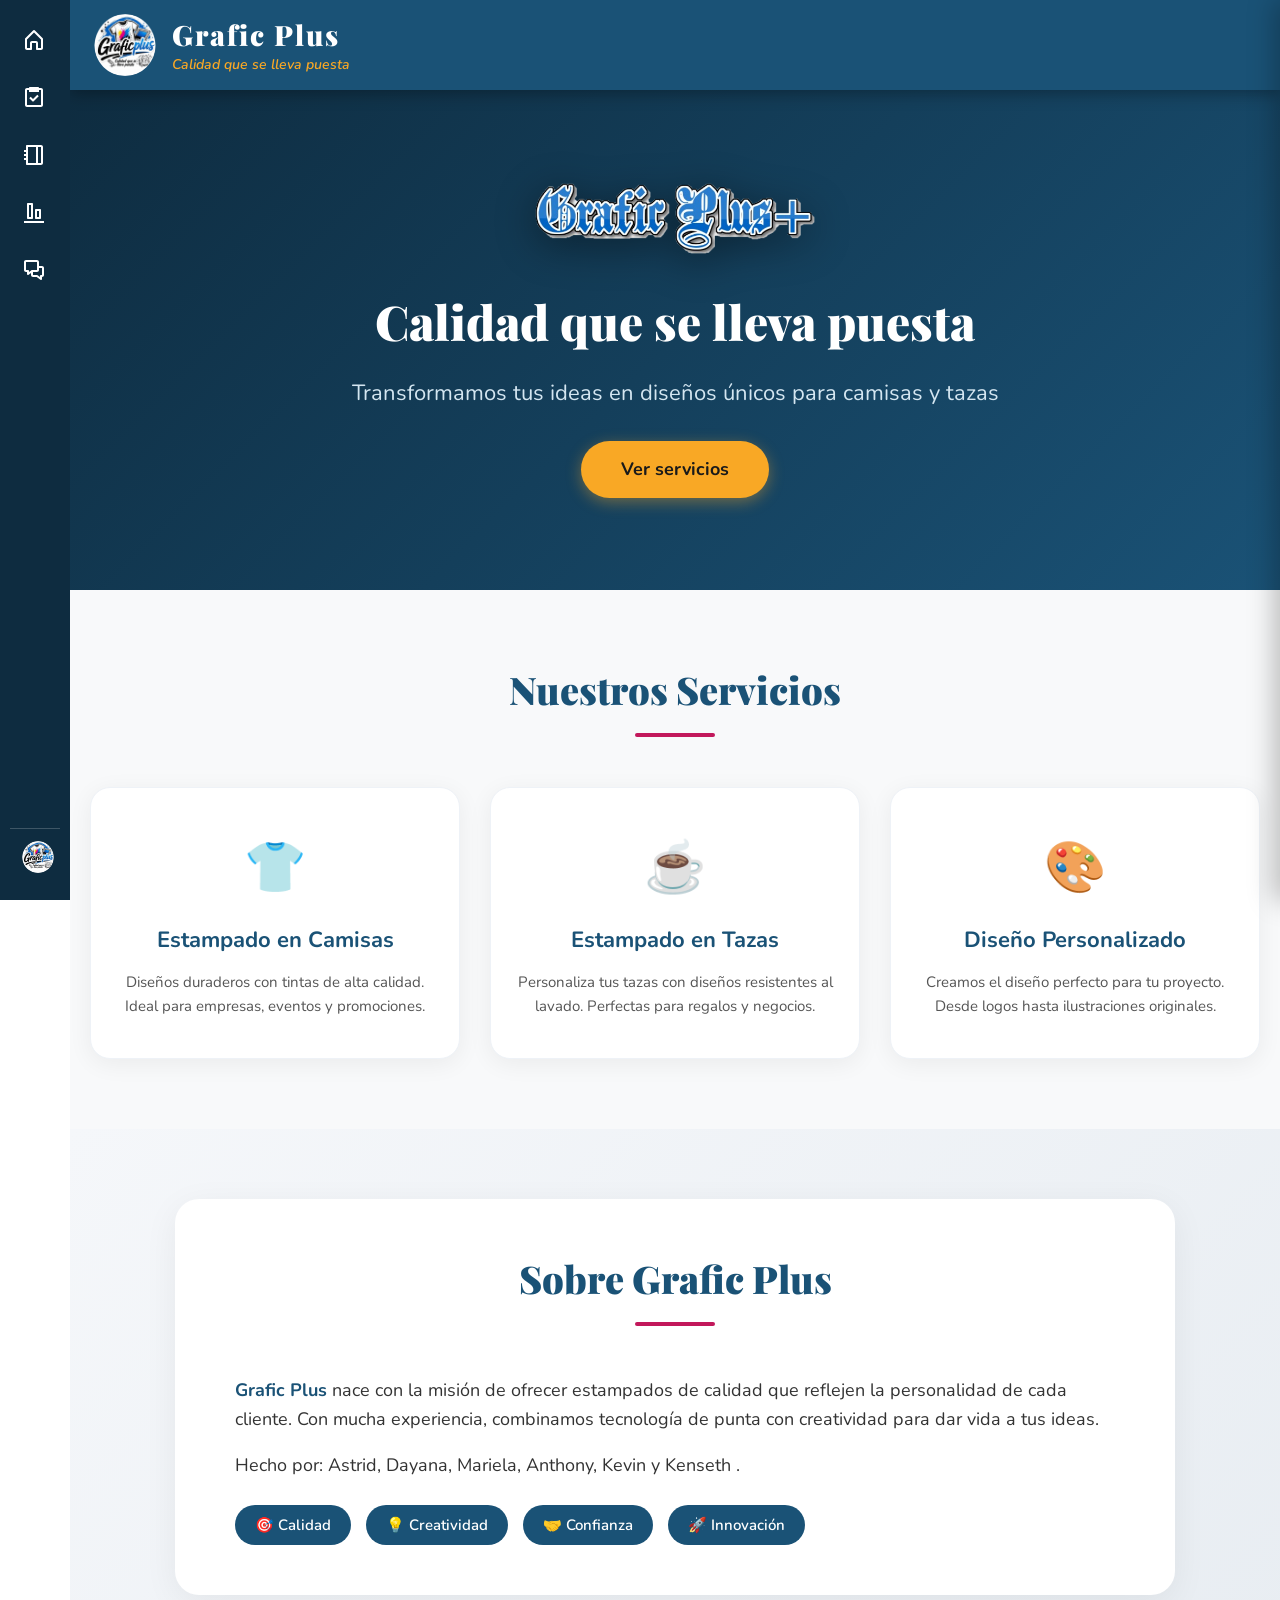
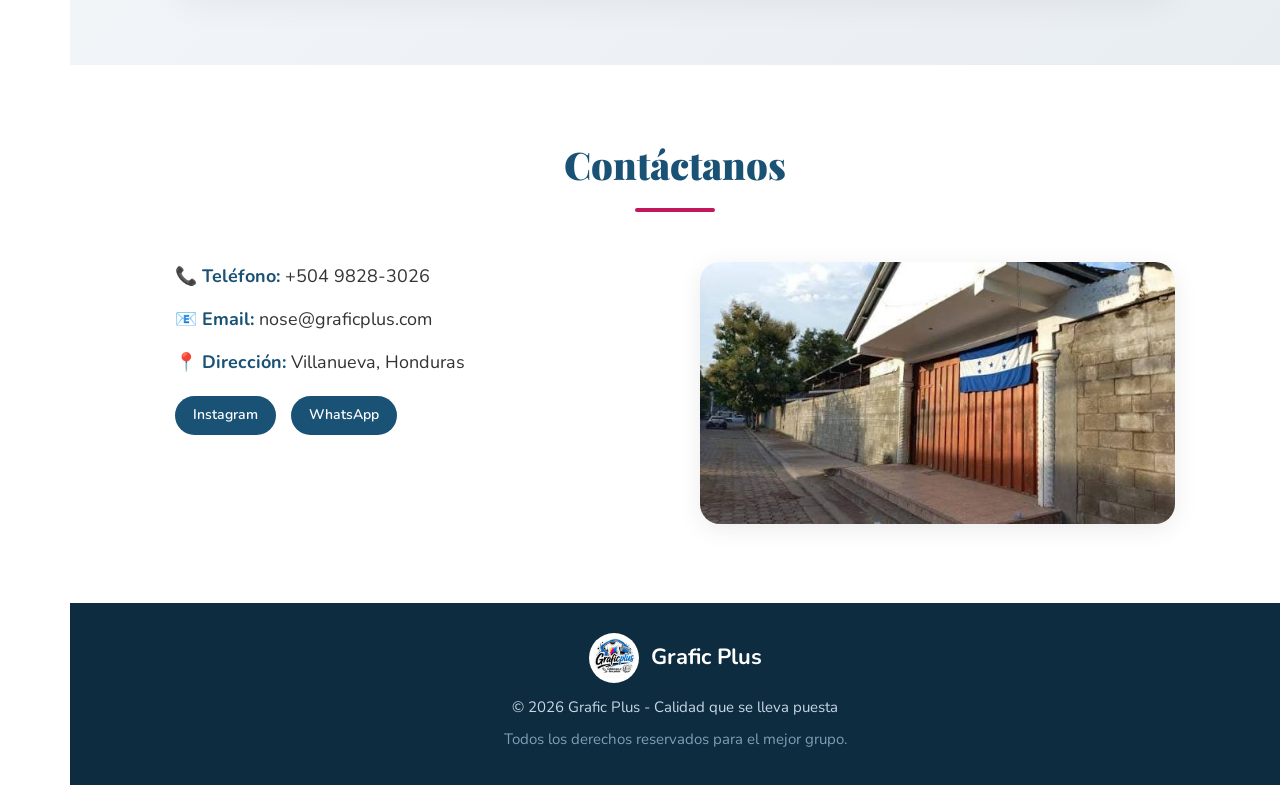
==== index.html @ 7d942d36 "77" ====
<!DOCTYPE html>
<html lang="es">
<head>
    <meta charset="UTF-8">
    <meta name="viewport" content="width=device-width, initial-scale=1.0">
    <title>Grafic Plus - Estampados de Calidad</title>
    <link rel="stylesheet" href="estilos.css">
    <link href="https://fonts.googleapis.com/css2?family=Playfair+Display:wght@700;900&family=Nunito:wght@400;600;700&display=swap" rel="stylesheet">
    <link rel="icon" href="imagenes/Logos/logoG.png">
</head>
<body>

    <!-- ====== SIDEBAR ====== -->
    <aside class="sidebar">
        <ul class="sidebar__list">

           
            <li class="sidebar__element">
                <a href="#inicio">
                    <svg xmlns="http://www.w3.org/2000/svg" width="24" height="24" fill="currentColor" viewBox="0 0 24 24">
                        <path d="M12.71 2.29a.996.996 0 0 0-1.41 0l-8.01 8A1 1 0 0 0 3 11v9c0 1.1.9 2 2 2h4c.55 0 1-.45 1-1v-6h4v6c0 .55.45 1 1 1h4c1.1 0 2-.9 2-2v-9c0-.27-.11-.52-.29-.71zM16 20v-5c0-1.1-.9-2-2-2h-4c-1.1 0-2 .9-2 2v5H5v-8.59l7-7 7 7V20z"></path>
                    </svg>
                    <div class="sidebar__hide">
                        <p class="sidebar__text">Inicio</p>
                    </div>
                </a>
            </li>

            <li class="sidebar__element">
                <a href="#servicios">
                    <svg xmlns="http://www.w3.org/2000/svg" width="24" height="24" fill="currentColor" viewBox="0 0 24 24">
                        <path d="M19 3h-2c0-.55-.45-1-1-1H8c-.55 0-1 .45-1 1H5c-1.1 0-2 .9-2 2v15c0 1.1.9 2 2 2h14c1.1 0 2-.9 2-2V5c0-1.1-.9-2-2-2m0 17H5V5h2v2h10V5h2z"></path>
                        <path d="M11 14.09 8.71 11.8 7.3 13.21l3 3c.2.2.45.29.71.29s.51-.1.71-.29l5-5-1.41-1.41-4.29 4.29Z"></path>
                    </svg>
                    <div class="sidebar__hide">
                        <p class="sidebar__text">Servicios</p>
                    </div>
                </a>
            </li>

            <li class="sidebar__element">
                <a href="index2.html">
                    <svg xmlns="http://www.w3.org/2000/svg" width="24" height="24" fill="currentColor" viewBox="0 0 24 24">
                        <path d="M19 2H5c-.55 0-1 .45-1 1v4H2v2h2v2H2v2h2v2H2v2h2v4c0 .55.45 1 1 1h14c1.1 0 2-.9 2-2V4c0-1.1-.9-2-2-2M6 4h8v16H6zm13 16h-3V4h3z"></path>
                    </svg>
                    <div class="sidebar__hide">
                        <p class="sidebar__text">Productos</p>
                    </div>
                </a>
            </li>

            <li class="sidebar__element">
                <a href="#nosotros">
                    <svg xmlns="http://www.w3.org/2000/svg" width="24" height="24" fill="currentColor" viewBox="0 0 24 24">
                        <path d="M2 20h20v2H2zM18 8h-4c-.55 0-1 .45-1 1v8c0 .55.45 1 1 1h4c.55 0 1-.45 1-1V9c0-.55-.45-1-1-1m-1 8h-2v-6h2zM10 2H6c-.55 0-1 .45-1 1v14c0 .55.45 1 1 1h4c.55 0 1-.45 1-1V3c0-.55-.45-1-1-1M9 16H7V4h2z"></path>
                    </svg>
                    <div class="sidebar__hide">
                        <p class="sidebar__text">Nosotros</p>
                    </div>
                </a>
            </li>

            <li class="sidebar__element">
                <a href="#contacto">
                    <svg xmlns="http://www.w3.org/2000/svg" width="24" height="24" fill="currentColor" viewBox="0 0 24 24">
                        <path d="M20 8h-3V4c0-1.1-.9-2-2-2H4c-1.1 0-2 .9-2 2v8c0 1.1.9 2 2 2h1v2c0 .38.21.72.55.89.14.07.29.11.45.11.21 0 .42-.07.6-.2L9 15v2c0 1.1.9 2 2 2h3.67l3.73 2.8c.18.13.39.2.6.2.15 0 .31-.04.45-.11A1 1 0 0 0 20 21v-2c1.1 0 2-.9 2-2v-7c0-1.1-.9-2-2-2M6 12H4V4h11v8h-5c-.12 0-.24.03-.35.07-.04.02-.07.04-.11.06-.05.02-.09.04-.14.07L7 14v-1c0-.55-.45-1-1-1m14 5h-1c-.55 0-1 .45-1 1v1l-2.4-1.8a1 1 0 0 0-.6-.2h-4v-3h4c1.1 0 2-.9 2-2v-2h3z"></path>
                    </svg>
                    <div class="sidebar__hide">
                        <p class="sidebar__text">Contacto</p>
                    </div>
                </a>
            </li>

            <div class="sidebar__profile">
                <img src="imagenes/Logos/logoG.png" alt="Grafic Plus" class="sidebar__avatar">
                <div class="sidebar__user-info sidebar__hide">
                    <p class="sidebar__user-name">Grafic Plus</p>
                </div>
            </div>
        </ul>
    </aside>

    <!-- ====== HEADER / NAVEGACIÓN ====== -->
    <header class="header">
        <div class="header-contenido">
            <div class="logo">
                <img src="imagenes/Logos/logoG.png" alt="Logo Grafic Plus" width="70" height="70">
                <div class="logo-texto">
                    <h1>Grafic Plus</h1>
                    <span class="lema">Calidad que se lleva puesta</span>
                </div>
            </div>
            <nav class="navegacion">
                <ul>
                    <li><a href="#inicio">Inicio</a></li>
                    <li><a href="#servicios">Servicios</a></li>
                    <li><a href="index2.html">Productos</a></li>
                    <li><a href="#nosotros">Nosotros</a></li>
                    <li><a href="#contacto">Contacto</a></li>
                </ul>
            </nav>
        </div>
    </header>

    <!-- ====== SECCIÓN HERO ====== -->
    <section class="hero" id="inicio">
        <div class="hero-contenido">
            <img src="imagenes/Logos/rott.png" alt="Grafic Plus" class="hero-logo">
            <h2>Calidad que se lleva puesta</h2>
            <p>Transformamos tus ideas en diseños únicos para camisas y tazas</p>
            <a href="#servicios" class="btn-hero">Ver servicios</a>
        </div>
    </section>

    <!-- ====== SERVICIOS ====== -->
    <section class="servicios" id="servicios">
        <h2 class="titulo-seccion">Nuestros Servicios</h2>
        <div class="tarjetas-servicios">
            <div class="tarjeta-servicio">
                <div class="icono-servicio">👕</div>
                <h3>Estampado en Camisas</h3>
                <p>Diseños duraderos con tintas de alta calidad. Ideal para empresas, eventos y promociones.</p>
            </div>
            <div class="tarjeta-servicio">
                <div class="icono-servicio">☕</div>
                <h3>Estampado en Tazas</h3>
                <p>Personaliza tus tazas con diseños resistentes al lavado. Perfectas para regalos y negocios.</p>
            </div>
            <div class="tarjeta-servicio">
                <div class="icono-servicio">🎨</div>
                <h3>Diseño Personalizado</h3>
                <p>Creamos el diseño perfecto para tu proyecto. Desde logos hasta ilustraciones originales.</p>
            </div>
        </div>
    </section>


    <!-- ====== NOSOTROS ====== -->
    <section class="nosotros" id="nosotros">
        <div class="nosotros-contenido">
            <h2 class="titulo-seccion">Sobre Grafic Plus</h2>
            <div class="nosotros-texto">
                <p><strong>Grafic Plus</strong> nace con la misión de ofrecer estampados de calidad que reflejen la personalidad de cada cliente. Con mucha experiencia, combinamos tecnología de punta con creatividad para dar vida a tus ideas.</p>
                <p>Hecho por: Astrid, Dayana, Mariela, Anthony, Kevin y Kenseth .</p>
                <div class="valores">
                    <span>🎯 Calidad</span>
                    <span>💡 Creatividad</span>
                    <span>🤝 Confianza</span>
                    <span>🚀 Innovación</span>
                </div>
            </div>
        </div>
    </section>

 <!-- ====== CONTACTO ====== -->
<section class="contacto" id="contacto">
    <h2 class="titulo-seccion">Contáctanos</h2>
    <div class="contacto-contenido">
        <div class="contacto-info">
            <p><strong>📞 Teléfono:</strong> +504 9828-3026</p>
            <p><strong>📧 Email:</strong> nose@graficplus.com</p>
            <p><strong>📍 Dirección:</strong> Villanueva, Honduras</p>
            <div class="redes-sociales">
                <a href="https://www.instagram.com/funez_js?">Instagram</a>
                <a href="https://wa.me/50498283026" target="_blank" rel="noopener">WhatsApp</a>
            </div>
        </div>
        
        <div class="contacto-imagen">
            <img src="imagenes/Contacto.jpg" alt="Contacto" style="width:100%; border-radius:20px; box-shadow:0 5px 25px rgba(0,0,0,0.08);">
        </div>
    </div>
</section>
    <!-- FOOTER -->
    <footer class="footer">
        <div class="footer-contenido">
            <div class="footer-logo">
                <img src="imagenes/Logos/logoG.png" alt="Grafic Plus" width="50">
                <span>Grafic Plus</span>
            </div>
            <p>&copy; 2026 Grafic Plus - Calidad que se lleva puesta</p>
            <p class="footer-desarrollo">Todos los derechos reservados para el mejor grupo.</p>
        </div>
    </footer>

    <!-- PANEL LATERAL -->
    <div class="panel-overlay" id="panelOverlay" hidden></div>

    <aside class="panel-cotizacion" id="panelCotizacion" aria-labelledby="panelTitulo" aria-hidden="true">
        <div class="panel-encabezado">
            <h3 id="panelTitulo">Solicitar cotización</h3>
            <button class="panel-cerrar" id="panelCerrar" aria-label="Cerrar panel">&times;</button>
        </div>

        <div class="panel-producto">
            <span class="panel-producto-nombre" id="panelProducto">—</span>
            <span class="panel-producto-precio" id="panelPrecio"></span>
        </div>

        <form class="panel-form" id="panelForm">
            <label for="cotNombre">Tu nombre</label>
            <input type="text" id="cotNombre" name="nombre" placeholder="Nombre completo" required>

            <label for="cotContacto">Teléfono o correo</label>
            <input type="text" id="cotContacto" name="contacto" placeholder="+504 9828-3026" required>

            <label for="cotCantidad">Cantidad</label>
            <input type="number" id="cotCantidad" name="cantidad" value="1" min="1" required>

            <label for="cotDetalles">Detalles del diseño</label>
            <textarea id="cotDetalles" name="detalles" rows="4" placeholder="Colores, tallas, logo, fecha de entrega..."></textarea>

            <button type="submit" class="btn-panel-enviar">Enviar por WhatsApp</button>
            <p class="panel-nota">Se abrirá WhatsApp con tu solicitud lista para enviar.</p>
        </form>
    </aside>


    
   


    
</body>
</html>
---- estilos.css ----
/* ===== RESET Y BASE ===== */
* {
    margin: 0;
    padding: 0;
    box-sizing: border-box;
}

body {
    font-family: 'Nunito', 'Plus Jakarta Sans', sans-serif;
    background-color: #ffffff;
    color: #1a1a1a;
    line-height: 1.6;
}

a {
    text-decoration: none;
    color: inherit;
}

ul {
    list-style: none;
}

/* ===== PALETA DE COLORES ===== */
:root {
    --negro: #1a1a1a;
    --blanco: #ffffff;
    --azul-principal: #1A5276;      /* Azul del logo */
    --azul-oscuro: #0E2C40;
    --magenta: #C2185B;             /* Fucsia/Magenta */
    --amarillo: #F9A825;            /* Amarillo */
}

/* ===== HEADER ===== */
.header {
    background-color: var(--azul-principal);
    padding: 10px 20px;
    position: sticky;
    top: 0;
    z-index: 1000;
    box-shadow: 0 4px 15px rgba(0,0,0,0.3);
}

.header-contenido {
    max-width: 1200px;
    margin: 0 auto;
    display: flex;
    justify-content: space-between;
    align-items: center;
    flex-wrap: wrap;
}

.logo {
    display: flex;
    align-items: center;
    gap: 12px;
}

.logo img {
    border-radius: 50%;
    padding: 4px;
}

.logo-texto h1 {
    font-family: 'Playfair Display', serif;
    font-size: 28px;
    font-weight: 900;
    color: var(--blanco);
    letter-spacing: 2px;
}

.lema {
    font-size: 14px;
    color: var(--amarillo);
    font-weight: 600;
    display: block;
    margin-top: -4px;
    font-style: italic;
}

.navegacion ul {
    display: flex;
    gap: 20px;
}

.navegacion a {
    color: var(--blanco);
    font-weight: 600;
    font-size: 16px;
    padding: 8px 14px;
    border-radius: 30px;
    transition: all 0.3s ease;
}

.navegacion a:hover {
    background-color: var(--amarillo);
    color: var(--negro);
    transform: scale(1.05);
}

/* ===== HERO ===== */
.hero {
    background: linear-gradient(135deg, var(--azul-oscuro) 0%, var(--azul-principal) 100%);
    padding: 80px 20px;
    text-align: center;
    color: var(--blanco);
    min-height: 500px;
    display: flex;
    align-items: center;
    justify-content: center;
}

.hero-contenido {
    max-width: 800px;
}

.hero-logo {
    max-width: 280px;
    margin-bottom: 20px;
    filter: drop-shadow(0 8px 20px rgba(0,0,0,0.4));
    display: inline-block;
}

.hero h2 {
    font-family: 'Playfair Display', serif;
    font-size: 48px;
    font-weight: 900;
    margin-bottom: 16px;
    color: var(--blanco);
}

.hero p {
    font-size: 22px;
    color: #d4e6f1;
    margin-bottom: 30px;
}

.btn-hero {
    display: inline-block;
    background: var(--amarillo);
    color: var(--negro);
    padding: 14px 40px;
    border-radius: 50px;
    font-weight: 700;
    font-size: 18px;
    transition: all 0.3s ease;
    box-shadow: 0 4px 15px rgba(249, 168, 37, 0.4);
}

.btn-hero:hover {
    transform: translateY(-3px);
    box-shadow: 0 8px 25px rgba(249, 168, 37, 0.6);
    background: #fbc02d;
}

/* ===== SECCIONES GENERALES ===== */
.titulo-seccion {
    text-align: center;
    font-family: 'Playfair Display', serif;
    font-size: 38px;
    font-weight: 900;
    color: var(--azul-principal);
    margin-bottom: 50px;
    position: relative;
}

.titulo-seccion::after {
    content: '';
    display: block;
    width: 80px;
    height: 4px;
    background: var(--magenta);
    margin: 12px auto 0;
    border-radius: 4px;
}

/* ===== SERVICIOS ===== */
.servicios {
    padding: 70px 20px;
    background: #f8f9fa;
}

.tarjetas-servicios {
    max-width: 1200px;
    margin: 0 auto;
    display: grid;
    grid-template-columns: repeat(auto-fit, minmax(260px, 1fr));
    gap: 30px;
}

.tarjeta-servicio {
    background: var(--blanco);
    padding: 40px 25px;
    border-radius: 20px;
    text-align: center;
    box-shadow: 0 5px 25px rgba(0,0,0,0.06);
    transition: all 0.3s ease;
    border: 1px solid #eef2f7;
}

.tarjeta-servicio:hover {
    transform: translateY(-8px);
    box-shadow: 0 12px 40px rgba(26, 82, 118, 0.15);
    border-color: var(--azul-principal);
}

.icono-servicio {
    font-size: 50px;
    margin-bottom: 15px;
}

.tarjeta-servicio h3 {
    font-size: 22px;
    color: var(--azul-principal);
    margin-bottom: 12px;
}

.tarjeta-servicio p {
    color: #555;
    font-size: 15px;
}

/* ===== PRODUCTOS ===== */
.productos {
    padding: 70px 20px;
    background: var(--blanco);
}

.galeria-productos {
    max-width: 1200px;
    margin: 0 auto;
    display: grid;
    grid-template-columns: repeat(auto-fit, minmax(260px, 1fr));
    gap: 30px;
}

.tarjeta-producto {
    background: var(--blanco);
    border-radius: 16px;
    overflow: hidden;
    box-shadow: 0 5px 20px rgba(0,0,0,0.08);
    transition: all 0.3s ease;
    border: 1px solid #eef2f7;
}

.tarjeta-producto:hover {
    transform: translateY(-6px);
    box-shadow: 0 12px 40px rgba(0,0,0,0.12);
    border-color: var(--magenta);
}

.producto-imagen img {
    width: 100%;
    height: 200px;
    object-fit: cover;
    display: block;
}

.producto-info {
    padding: 18px 20px 22px;
}

.producto-info h4 {
    font-size: 18px;
    color: var(--azul-principal);
    margin-bottom: 6px;
}

.producto-info p {
    color: #666;
    font-size: 14px;
    margin-bottom: 12px;
}

.precio {
    display: inline-block;
    font-weight: 700;
    font-size: 20px;
    color: var(--magenta);
    margin-bottom: 14px;
}

.btn-producto {
    background: var(--azul-principal);
    color: var(--blanco);
    border: none;
    padding: 10px 28px;
    border-radius: 30px;
    font-weight: 600;
    font-size: 15px;
    cursor: pointer;
    transition: all 0.3s ease;
    width: 100%;
}

.btn-producto:hover {
    background: var(--magenta);
    transform: scale(1.02);
}

/* ===== NOSOTROS ===== */
.nosotros {
    padding: 70px 20px;
    background: linear-gradient(135deg, #f5f7fa 0%, #e8edf2 100%);
}

.nosotros-contenido {
    max-width: 1000px;
    margin: 0 auto;
    background: var(--blanco);
    padding: 50px 60px;
    border-radius: 24px;
    box-shadow: 0 8px 35px rgba(0,0,0,0.06);
}

.nosotros-texto p {
    font-size: 18px;
    color: #333;
    margin-bottom: 18px;
}

.nosotros-texto strong {
    color: var(--azul-principal);
}

.valores {
    display: flex;
    flex-wrap: wrap;
    gap: 15px;
    margin-top: 25px;
}

.valores span {
    background: var(--azul-principal);
    color: var(--blanco);
    padding: 8px 20px;
    border-radius: 30px;
    font-size: 15px;
    font-weight: 600;
}

/* ===== CONTACTO ===== */
.contacto {
    padding: 70px 20px;
    background: var(--blanco);
}

.contacto-contenido {
    max-width: 1000px;
    margin: 0 auto;
    display: grid;
    grid-template-columns: 1fr 1fr;
    gap: 50px;
    align-items: start;
}

.contacto-info p {
    font-size: 18px;
    margin-bottom: 14px;
    color: #333;
}

.contacto-info strong {
    color: var(--azul-principal);
}

.redes-sociales {
    display: flex;
    gap: 15px;
    margin-top: 20px;
}

.redes-sociales a {
    background: var(--azul-principal);
    color: var(--blanco);
    padding: 8px 18px;
    border-radius: 30px;
    font-weight: 600;
    font-size: 14px;
    transition: all 0.3s ease;
}

.redes-sociales a:hover {
    background: var(--magenta);
    transform: scale(1.05);
}

.contacto-form {
    display: flex;
    flex-direction: column;
    gap: 16px;
}

.contacto-form input,
.contacto-form textarea {
    padding: 14px 18px;
    border: 2px solid #dce1e8;
    border-radius: 12px;
    font-size: 16px;
    font-family: inherit;
    transition: border 0.3s ease;
}

.contacto-form input:focus,
.contacto-form textarea:focus {
    outline: none;
    border-color: var(--azul-principal);
}

.contacto-form button {
    background: var(--magenta);
    color: var(--blanco);
    border: none;
    padding: 14px;
    border-radius: 12px;
    font-size: 18px;
    font-weight: 700;
    cursor: pointer;
    transition: all 0.3s ease;
}

.contacto-form button:hover {
    background: var(--azul-principal);
    transform: scale(1.02);
}

/* ===== FOOTER ===== */
.footer {
    background: var(--azul-oscuro);
    color: #c8d6e5;
    padding: 30px 20px;
    text-align: center;
}

.footer-contenido {
    max-width: 1200px;
    margin: 0 auto;
}

.footer-logo {
    display: flex;
    align-items: center;
    justify-content: center;
    gap: 12px;
    font-size: 22px;
    font-weight: 700;
    color: var(--blanco);
    margin-bottom: 12px;
}

.footer-logo img {
    border-radius: 50%;
    background: var(--blanco);
    padding: 4px;
}

.footer p {
    font-size: 15px;
    margin-bottom: 4px;
}

.footer-desarrollo {
    font-size: 13px;
    color: #7f9eb5;
    margin-top: 8px;
}

/* ===== RESPONSIVE ===== */
@media (max-width: 768px) {
    .header-contenido {
        flex-direction: column;
        gap: 12px;
    }

    .navegacion ul {
        flex-wrap: wrap;
        justify-content: center;
        gap: 8px;
    }

    .navegacion a {
        font-size: 14px;
        padding: 6px 12px;
    }

    .hero h2 {
        font-size: 32px;
    }

    .hero p {
        font-size: 18px;
    }

    .titulo-seccion {
        font-size: 28px;
    }

    .contacto-contenido {
        grid-template-columns: 1fr;
        gap: 30px;
    }

    .nosotros-contenido {
        padding: 30px 20px;
    }

    .logo-texto h1 {
        font-size: 22px;
    }

    .lema {
        font-size: 12px;
    }
}

@media (max-width: 480px) {
    .hero {
        padding: 50px 15px;
        min-height: 350px;
    }

    .hero h2 {
        font-size: 26px;
    }

    .btn-hero {
        padding: 12px 28px;
        font-size: 16px;
    }

    .tarjetas-servicios,
    .galeria-productos {
        grid-template-columns: 1fr;
    }
}
/* ===== PANEL LATERAL DE COTIZACIÓN ===== */
body.sin-scroll {
    overflow: hidden;
}

.panel-overlay {
    position: fixed;
    inset: 0;
    background: rgba(0,0,0,0.5);
    z-index: 1500;
}

.panel-cotizacion {
    position: fixed;
    top: 0;
    right: 0;
    width: 380px;
    max-width: 100%;
    height: 100%;
    background: var(--blanco);
    box-shadow: -6px 0 25px rgba(0,0,0,0.25);
    padding: 25px;
    overflow-y: auto;
    transform: translateX(100%);
    transition: transform 0.3s ease;
    z-index: 1600;
}

.panel-cotizacion.abierto {
    transform: translateX(0);
}

.panel-encabezado {
    display: flex;
    justify-content: space-between;
    align-items: center;
    border-bottom: 2px solid var(--azul-principal);
    padding-bottom: 12px;
    margin-bottom: 18px;
}

.panel-encabezado h3 {
    font-family: 'Playfair Display', serif;
    color: var(--azul-principal);
    font-size: 22px;
}

.panel-cerrar {
    background: none;
    border: none;
    font-size: 30px;
    line-height: 1;
    color: var(--negro);
    cursor: pointer;
}

.panel-cerrar:hover {
    color: var(--magenta);
}

.panel-producto {
    display: flex;
    justify-content: space-between;
    align-items: center;
    gap: 10px;
    background: #f4f6f8;
    border-left: 4px solid var(--magenta);
    border-radius: 8px;
    padding: 12px 15px;
    margin-bottom: 20px;
}

.panel-producto-nombre {
    font-weight: 700;
}

.panel-producto-precio {
    color: var(--magenta);
    font-weight: 700;
    white-space: nowrap;
}

.panel-form {
    display: flex;
    flex-direction: column;
    gap: 6px;
}

.panel-form label {
    font-size: 14px;
    font-weight: 600;
    margin-top: 8px;
}

.panel-form input,
.panel-form textarea {
    font-family: inherit;
    font-size: 15px;
    padding: 10px 12px;
    border: 1px solid #ccc;
    border-radius: 8px;
    width: 100%;
}

.panel-form input:focus,
.panel-form textarea:focus {
    outline: none;
    border-color: var(--azul-principal);
}

.btn-panel-enviar {
    margin-top: 18px;
    background: var(--magenta);
    color: var(--blanco);
    font-family: inherit;
    font-size: 16px;
    font-weight: 700;
    border: none;
    border-radius: 30px;
    padding: 13px 20px;
    cursor: pointer;
    transition: background 0.3s ease;
}

.btn-panel-enviar:hover {
    background: var(--azul-principal);
}

.panel-nota {
    font-size: 12px;
    color: #666;
    margin-top: 10px;
    text-align: center;
}

/* ===== SIDEBAR ===== */
.sidebar {
    position: fixed;
    top: 0;
    left: 0;
    height: 100vh;
    width: 70px;
    background-color: var(--azul-oscuro);
    padding: 15px 10px;
    overflow: hidden;
    transition: width 0.3s ease;
    z-index: 2000;
}

.sidebar:hover {
    width: 230px;
    box-shadow: 6px 0 25px rgba(0,0,0,0.35);
}

.sidebar__list {
    display: flex;
    flex-direction: column;
    gap: 8px;
    height: 100%;
}

.sidebar__element--logo {
    display: flex;
    align-items: center;
    justify-content: center;
    margin-bottom: 20px;
}

.sidebar__icon--logo {
    width: 45px;
    height: 45px;
    border-radius: 50%;
    flex-shrink: 0;
}

.sidebar__element a {
    display: flex;
    align-items: center;
    gap: 15px;
    color: var(--blanco);
    padding: 12px;
    border-radius: 10px;
    white-space: nowrap;
    transition: background-color 0.3s ease, color 0.3s ease;
}

.sidebar__element a:hover {
    background-color: var(--magenta);
}

.sidebar__element svg {
    flex-shrink: 0;
}

.sidebar__hide {
    opacity: 0;
    transition: opacity 0.2s ease;
}

.sidebar:hover .sidebar__hide {
    opacity: 1;
}

.sidebar__text {
    font-weight: 600;
}

.sidebar__profile {
    display: flex;
    align-items: center;
    gap: 15px;
    margin-top: auto;
    padding: 12px;
    border-top: 1px solid rgba(255,255,255,0.2);
    color: var(--blanco);
    white-space: nowrap;
}

.sidebar__avatar {
    width: 32px;
    height: 32px;
    border-radius: 50%;
    flex-shrink: 0;
}

.sidebar__user-name {
    font-weight: 700;
    font-size: 15px;
    color: var(--amarillo);
}

@media (min-width: 769px) {
    body {
        padding-left: 70px;
    }

    .navegacion {
        display: none;
    }
}

@media (max-width: 768px) {
    .sidebar {
        display: none;
    }
}
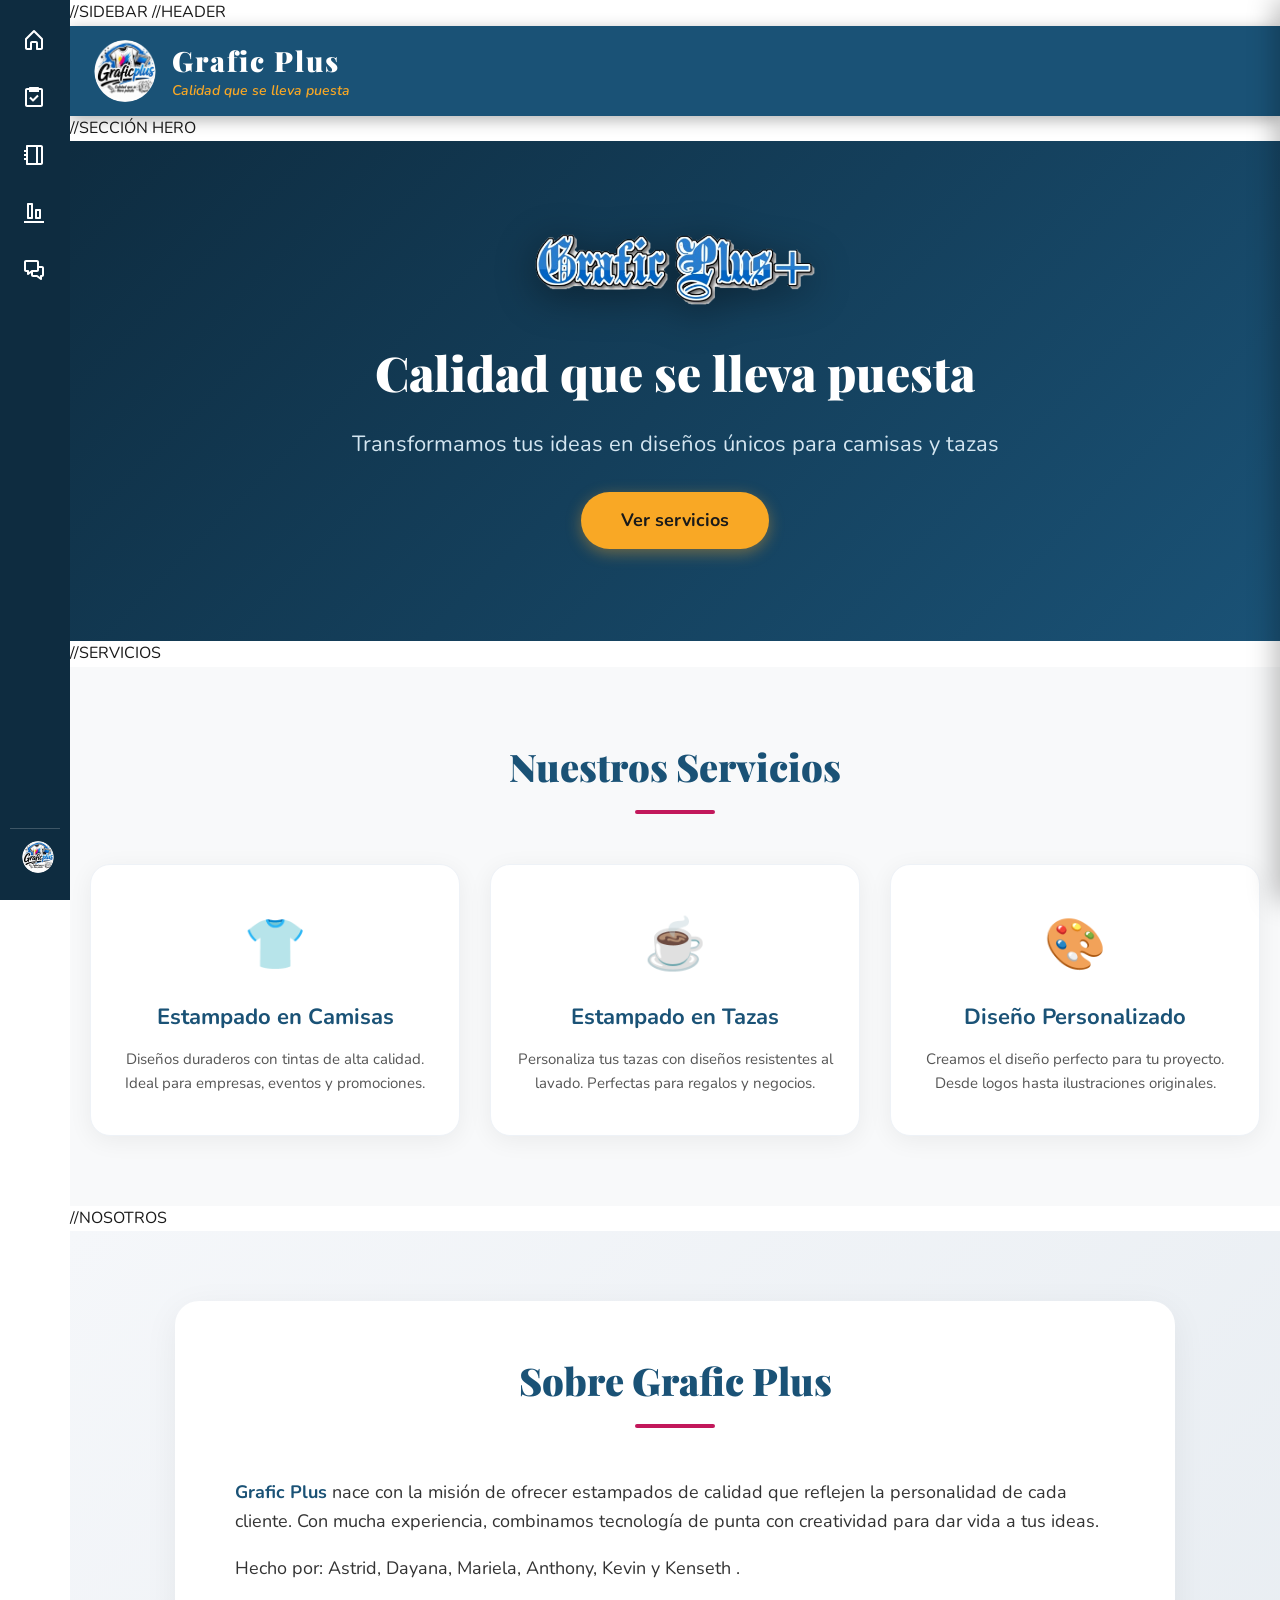
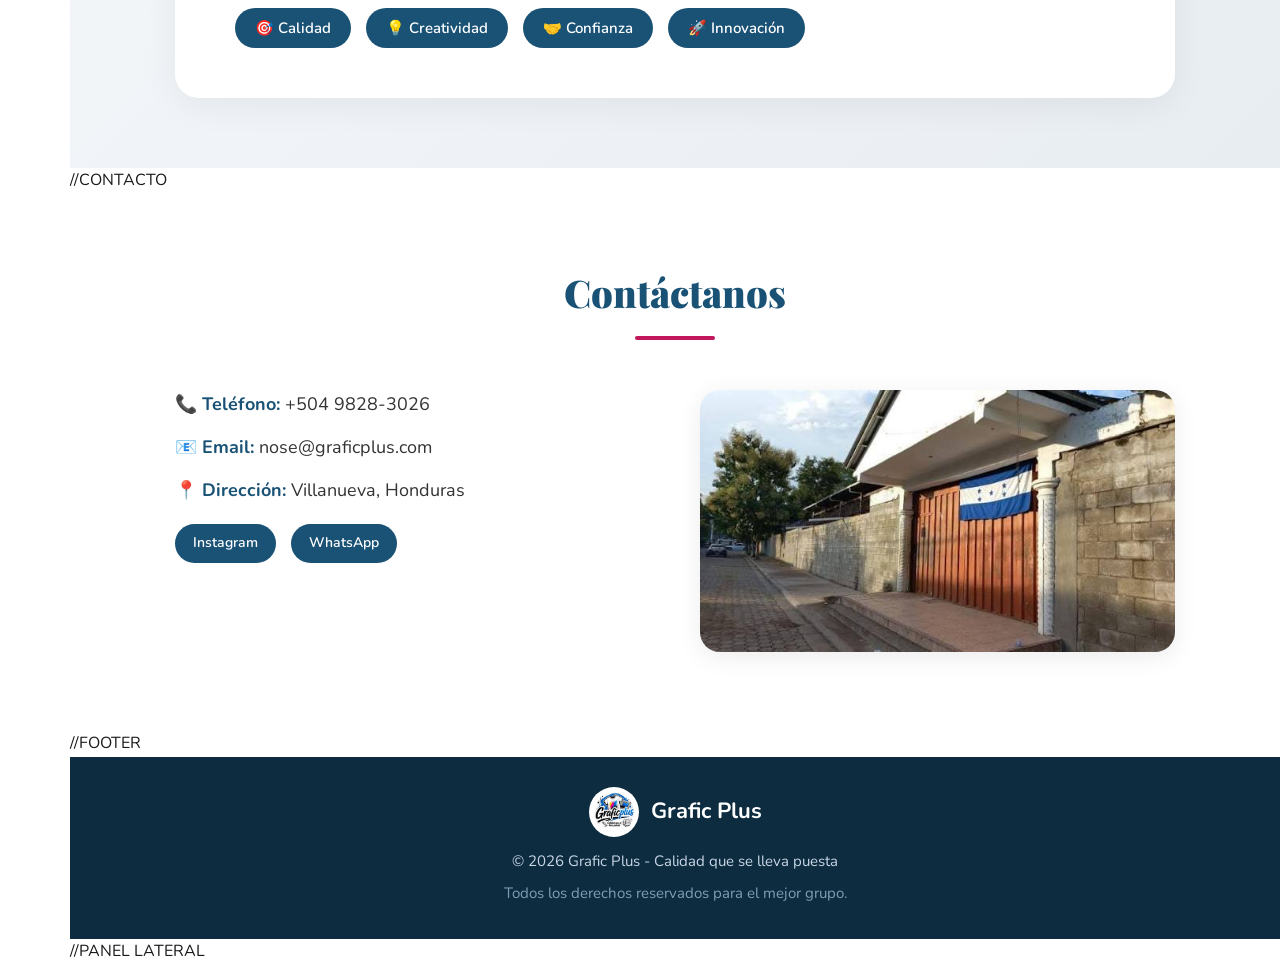
==== commit 9d1eb18e: "1" ====
--- a/index.html
+++ b/index.html
@@ -10,7 +10,7 @@
 </head>
 <body>
 
-    <!-- ====== SIDEBAR ====== -->
+    //SIDEBAR
     <aside class="sidebar">
         <ul class="sidebar__list">
 
@@ -80,7 +80,7 @@
         </ul>
     </aside>
 
-    <!-- ====== HEADER / NAVEGACIÓN ====== -->
+    //HEADER
     <header class="header">
         <div class="header-contenido">
             <div class="logo">
@@ -102,7 +102,7 @@
         </div>
     </header>
 
-    <!-- ====== SECCIÓN HERO ====== -->
+    //SECCIÓN HERO
     <section class="hero" id="inicio">
         <div class="hero-contenido">
             <img src="imagenes/Logos/rott.png" alt="Grafic Plus" class="hero-logo">
@@ -112,7 +112,7 @@
         </div>
     </section>
 
-    <!-- ====== SERVICIOS ====== -->
+    //SERVICIOS
     <section class="servicios" id="servicios">
         <h2 class="titulo-seccion">Nuestros Servicios</h2>
         <div class="tarjetas-servicios">
@@ -135,7 +135,7 @@
     </section>
 
 
-    <!-- ====== NOSOTROS ====== -->
+    //NOSOTROS
     <section class="nosotros" id="nosotros">
         <div class="nosotros-contenido">
             <h2 class="titulo-seccion">Sobre Grafic Plus</h2>
@@ -152,7 +152,7 @@
         </div>
     </section>
 
- <!-- ====== CONTACTO ====== -->
+    //CONTACTO
 <section class="contacto" id="contacto">
     <h2 class="titulo-seccion">Contáctanos</h2>
     <div class="contacto-contenido">
@@ -171,7 +171,7 @@
         </div>
     </div>
 </section>
-    <!-- FOOTER -->
+    //FOOTER
     <footer class="footer">
         <div class="footer-contenido">
             <div class="footer-logo">
@@ -183,7 +183,7 @@
         </div>
     </footer>
 
-    <!-- PANEL LATERAL -->
+    //PANEL LATERAL
     <div class="panel-overlay" id="panelOverlay" hidden></div>
 
     <aside class="panel-cotizacion" id="panelCotizacion" aria-labelledby="panelTitulo" aria-hidden="true">
@@ -215,11 +215,6 @@
         </form>
     </aside>
 
-
-    
-   
-
-
     
 </body>
 </html>
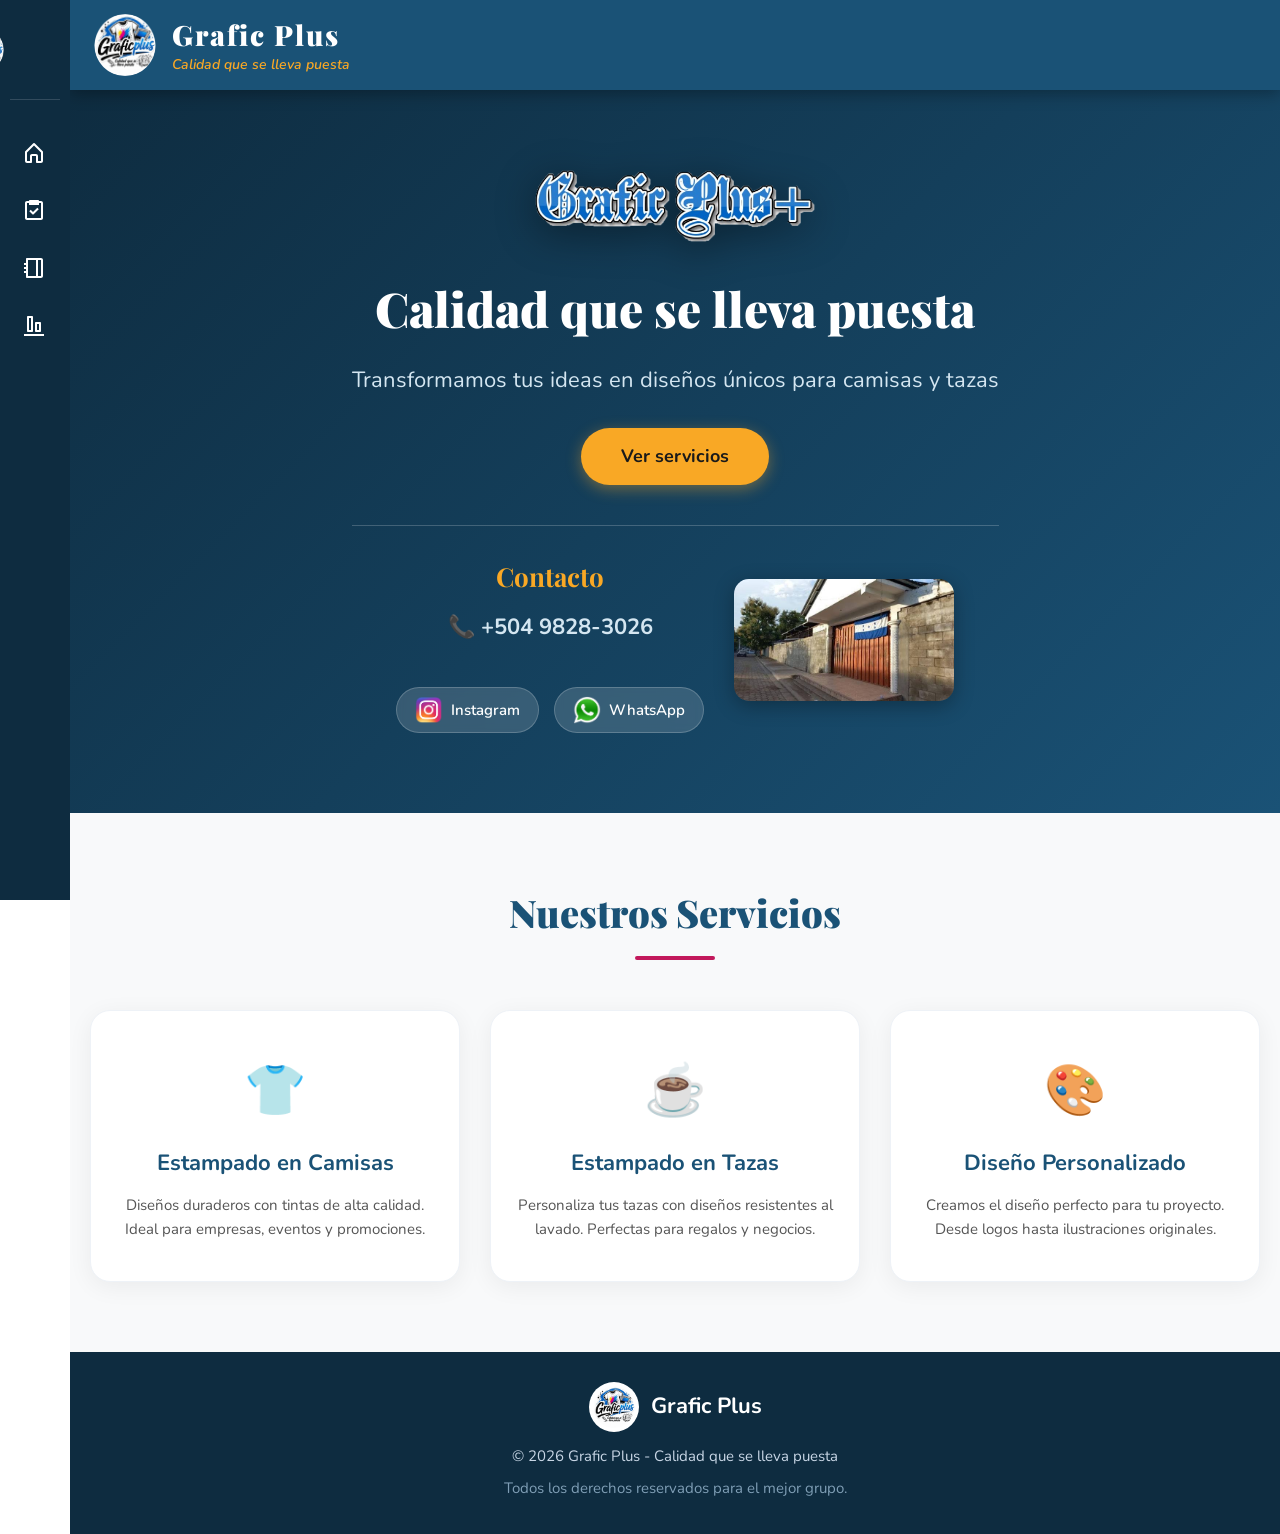
==== commit fc8ab3af: "Move contact section to hero and fix social icon sizing - Removed 'Contacto' link from sidebars acro" ====
--- a/index.html
+++ b/index.html
@@ -3,18 +3,27 @@
 <head>
     <meta charset="UTF-8">
     <meta name="viewport" content="width=device-width, initial-scale=1.0">
-    <title>Grafic Plus - Estampados de Calidad</title>
+    <title>Grafic Plus - Inicio</title>
     <link rel="stylesheet" href="estilos.css">
     <link href="https://fonts.googleapis.com/css2?family=Playfair+Display:wght@700;900&family=Nunito:wght@400;600;700&display=swap" rel="stylesheet">
     <link rel="icon" href="imagenes/Logos/logoG.png">
 </head>
 <body>
 
-    //SIDEBAR
+    <!-- ===== SIDEBAR ===== -->
     <aside class="sidebar">
         <ul class="sidebar__list">
-
-           
+            <!-- ===== LOGO EN LA PARTE SUPERIOR ===== -->
+            <li class="sidebar__element sidebar__element--logo">
+                <a href="#inicio" style="pointer-events: none; cursor: default;">
+                    <img src="imagenes/Logos/logoG.png" alt="Grafic Plus" class="sidebar__icon--logo">
+                    <div class="sidebar__hide">
+                        <p class="sidebar__text" style="font-weight: 700; font-size: 18px; color: var(--amarillo);">Grafic Plus</p>
+                    </div>
+                </a>
+            </li>
+            
+            <!-- ===== INICIO ===== -->
             <li class="sidebar__element">
                 <a href="#inicio">
                     <svg xmlns="http://www.w3.org/2000/svg" width="24" height="24" fill="currentColor" viewBox="0 0 24 24">
@@ -26,6 +35,7 @@
                 </a>
             </li>
 
+            <!-- ===== SERVICIOS ===== -->
             <li class="sidebar__element">
                 <a href="#servicios">
                     <svg xmlns="http://www.w3.org/2000/svg" width="24" height="24" fill="currentColor" viewBox="0 0 24 24">
@@ -38,6 +48,7 @@
                 </a>
             </li>
 
+            <!-- ===== PRODUCTOS ===== -->
             <li class="sidebar__element">
                 <a href="index2.html">
                     <svg xmlns="http://www.w3.org/2000/svg" width="24" height="24" fill="currentColor" viewBox="0 0 24 24">
@@ -49,8 +60,9 @@
                 </a>
             </li>
 
+            <!-- ===== NOSOTROS (Index 3) ===== -->
             <li class="sidebar__element">
-                <a href="#nosotros">
+                <a href="index3.html">
                     <svg xmlns="http://www.w3.org/2000/svg" width="24" height="24" fill="currentColor" viewBox="0 0 24 24">
                         <path d="M2 20h20v2H2zM18 8h-4c-.55 0-1 .45-1 1v8c0 .55.45 1 1 1h4c.55 0 1-.45 1-1V9c0-.55-.45-1-1-1m-1 8h-2v-6h2zM10 2H6c-.55 0-1 .45-1 1v14c0 .55.45 1 1 1h4c.55 0 1-.45 1-1V3c0-.55-.45-1-1-1M9 16H7V4h2z"></path>
                     </svg>
@@ -60,27 +72,10 @@
                 </a>
             </li>
 
-            <li class="sidebar__element">
-                <a href="#contacto">
-                    <svg xmlns="http://www.w3.org/2000/svg" width="24" height="24" fill="currentColor" viewBox="0 0 24 24">
-                        <path d="M20 8h-3V4c0-1.1-.9-2-2-2H4c-1.1 0-2 .9-2 2v8c0 1.1.9 2 2 2h1v2c0 .38.21.72.55.89.14.07.29.11.45.11.21 0 .42-.07.6-.2L9 15v2c0 1.1.9 2 2 2h3.67l3.73 2.8c.18.13.39.2.6.2.15 0 .31-.04.45-.11A1 1 0 0 0 20 21v-2c1.1 0 2-.9 2-2v-7c0-1.1-.9-2-2-2M6 12H4V4h11v8h-5c-.12 0-.24.03-.35.07-.04.02-.07.04-.11.06-.05.02-.09.04-.14.07L7 14v-1c0-.55-.45-1-1-1m14 5h-1c-.55 0-1 .45-1 1v1l-2.4-1.8a1 1 0 0 0-.6-.2h-4v-3h4c1.1 0 2-.9 2-2v-2h3z"></path>
-                    </svg>
-                    <div class="sidebar__hide">
-                        <p class="sidebar__text">Contacto</p>
-                    </div>
-                </a>
-            </li>
-
-            <div class="sidebar__profile">
-                <img src="imagenes/Logos/logoG.png" alt="Grafic Plus" class="sidebar__avatar">
-                <div class="sidebar__user-info sidebar__hide">
-                    <p class="sidebar__user-name">Grafic Plus</p>
-                </div>
-            </div>
         </ul>
     </aside>
-
-    //HEADER
+    
+    <!-- ===== HEADER ===== -->
     <header class="header">
         <div class="header-contenido">
             <div class="logo">
@@ -90,29 +85,40 @@
                     <span class="lema">Calidad que se lleva puesta</span>
                 </div>
             </div>
-            <nav class="navegacion">
-                <ul>
-                    <li><a href="#inicio">Inicio</a></li>
-                    <li><a href="#servicios">Servicios</a></li>
-                    <li><a href="index2.html">Productos</a></li>
-                    <li><a href="#nosotros">Nosotros</a></li>
-                    <li><a href="#contacto">Contacto</a></li>
-                </ul>
-            </nav>
         </div>
     </header>
 
-    //SECCIÓN HERO
+    <!-- ===== HERO ===== -->
     <section class="hero" id="inicio">
         <div class="hero-contenido">
             <img src="imagenes/Logos/rott.png" alt="Grafic Plus" class="hero-logo">
             <h2>Calidad que se lleva puesta</h2>
             <p>Transformamos tus ideas en diseños únicos para camisas y tazas</p>
             <a href="#servicios" class="btn-hero">Ver servicios</a>
+
+            <div class="hero-contacto-block">
+                <div class="hero-contacto-info">
+                    <h3>Contacto</h3>
+                    <p class="contacto-telefono">📞 +504 9828-3026</p>
+                    <div class="redes-sociales-links">
+                        <a href="https://www.instagram.com/graf.icplus?igsh=MTR6N2I3aXA2bnV3dQ==" target="_blank" rel="noopener" class="red-social">
+                            <img src="imagenes/Logos/IG.png" alt="Instagram" class="logo-red-social">
+                            Instagram
+                        </a>
+                        <a href="https://wa.me/50498283026" target="_blank" rel="noopener" class="red-social">
+                            <img src="imagenes/Logos/Whats.png" alt="WhatsApp" class="logo-red-social">
+                            WhatsApp
+                        </a>
+                    </div>
+                </div>
+                <div class="hero-contacto-img">
+                    <img src="imagenes/Contacto.jpg" alt="Contacto Grafic Plus" class="contacto-imagen">
+                </div>
+            </div>
         </div>
     </section>
 
-    //SERVICIOS
+    <!-- ===== SERVICIOS ===== -->
     <section class="servicios" id="servicios">
         <h2 class="titulo-seccion">Nuestros Servicios</h2>
         <div class="tarjetas-servicios">
@@ -134,44 +140,7 @@
         </div>
     </section>
 
-
-    //NOSOTROS
-    <section class="nosotros" id="nosotros">
-        <div class="nosotros-contenido">
-            <h2 class="titulo-seccion">Sobre Grafic Plus</h2>
-            <div class="nosotros-texto">
-                <p><strong>Grafic Plus</strong> nace con la misión de ofrecer estampados de calidad que reflejen la personalidad de cada cliente. Con mucha experiencia, combinamos tecnología de punta con creatividad para dar vida a tus ideas.</p>
-                <p>Hecho por: Astrid, Dayana, Mariela, Anthony, Kevin y Kenseth .</p>
-                <div class="valores">
-                    <span>🎯 Calidad</span>
-                    <span>💡 Creatividad</span>
-                    <span>🤝 Confianza</span>
-                    <span>🚀 Innovación</span>
-                </div>
-            </div>
-        </div>
-    </section>
-
-    //CONTACTO
-<section class="contacto" id="contacto">
-    <h2 class="titulo-seccion">Contáctanos</h2>
-    <div class="contacto-contenido">
-        <div class="contacto-info">
-            <p><strong>📞 Teléfono:</strong> +504 9828-3026</p>
-            <p><strong>📧 Email:</strong> nose@graficplus.com</p>
-            <p><strong>📍 Dirección:</strong> Villanueva, Honduras</p>
-            <div class="redes-sociales">
-                <a href="https://www.instagram.com/funez_js?">Instagram</a>
-                <a href="https://wa.me/50498283026" target="_blank" rel="noopener">WhatsApp</a>
-            </div>
-        </div>
-        
-        <div class="contacto-imagen">
-            <img src="imagenes/Contacto.jpg" alt="Contacto" style="width:100%; border-radius:20px; box-shadow:0 5px 25px rgba(0,0,0,0.08);">
-        </div>
-    </div>
-</section>
-    //FOOTER
+    <!-- ===== FOOTER ===== -->
     <footer class="footer">
         <div class="footer-contenido">
             <div class="footer-logo">
@@ -183,38 +152,5 @@
         </div>
     </footer>
 
-    //PANEL LATERAL
-    <div class="panel-overlay" id="panelOverlay" hidden></div>
-
-    <aside class="panel-cotizacion" id="panelCotizacion" aria-labelledby="panelTitulo" aria-hidden="true">
-        <div class="panel-encabezado">
-            <h3 id="panelTitulo">Solicitar cotización</h3>
-            <button class="panel-cerrar" id="panelCerrar" aria-label="Cerrar panel">&times;</button>
-        </div>
-
-        <div class="panel-producto">
-            <span class="panel-producto-nombre" id="panelProducto">—</span>
-            <span class="panel-producto-precio" id="panelPrecio"></span>
-        </div>
-
-        <form class="panel-form" id="panelForm">
-            <label for="cotNombre">Tu nombre</label>
-            <input type="text" id="cotNombre" name="nombre" placeholder="Nombre completo" required>
-
-            <label for="cotContacto">Teléfono o correo</label>
-            <input type="text" id="cotContacto" name="contacto" placeholder="+504 9828-3026" required>
-
-            <label for="cotCantidad">Cantidad</label>
-            <input type="number" id="cotCantidad" name="cantidad" value="1" min="1" required>
-
-            <label for="cotDetalles">Detalles del diseño</label>
-            <textarea id="cotDetalles" name="detalles" rows="4" placeholder="Colores, tallas, logo, fecha de entrega..."></textarea>
-
-            <button type="submit" class="btn-panel-enviar">Enviar por WhatsApp</button>
-            <p class="panel-nota">Se abrirá WhatsApp con tu solicitud lista para enviar.</p>
-        </form>
-    </aside>
-
-    
 </body>
 </html>
--- a/estilos.css
+++ b/estilos.css
@@ -1,4 +1,4 @@
-/* ===== RESET Y BASE ===== */
+/* ===== RESET ===== */
 * {
     margin: 0;
     padding: 0;
@@ -8,8 +8,8 @@
 body {
     font-family: 'Nunito', 'Plus Jakarta Sans', sans-serif;
     background-color: #ffffff;
-    color: #1a1a1a;
     line-height: 1.6;
+    padding-left: 70px; /* espacio para sidebar */
 }
 
 a {
@@ -25,10 +25,10 @@
 :root {
     --negro: #1a1a1a;
     --blanco: #ffffff;
-    --azul-principal: #1A5276;      /* Azul del logo */
+    --azul-principal: #1A5276;
     --azul-oscuro: #0E2C40;
-    --magenta: #C2185B;             /* Fucsia/Magenta */
-    --amarillo: #F9A825;            /* Amarillo */
+    --magenta: #C2185B;
+    --amarillo: #F9A825;
 }
 
 /* ===== HEADER ===== */
@@ -153,7 +153,87 @@
     background: #fbc02d;
 }
 
-/* ===== SECCIONES GENERALES ===== */
+/* ===== HERO CONTACTO BLOCK ===== */
+.hero-contacto-block {
+    margin-top: 40px;
+    padding-top: 30px;
+    border-top: 1px solid rgba(255, 255, 255, 0.2);
+    display: flex;
+    align-items: center;
+    justify-content: center;
+    gap: 30px;
+    flex-wrap: wrap;
+}
+
+.hero-contacto-info {
+    text-align: center;
+    display: flex;
+    flex-direction: column;
+    align-items: center;
+    gap: 12px;
+}
+
+.hero-contacto-info h3 {
+    font-family: 'Playfair Display', serif;
+    font-size: 26px;
+    color: var(--amarillo);
+}
+
+.contacto-telefono {
+    font-size: 18px;
+    font-weight: 700;
+    color: #ffffff;
+}
+
+.redes-sociales-links {
+    display: flex;
+    gap: 15px;
+    justify-content: center;
+    align-items: center;
+    flex-wrap: wrap;
+}
+
+.red-social {
+    display: inline-flex;
+    align-items: center;
+    gap: 8px;
+    background: rgba(255, 255, 255, 0.15);
+    color: var(--blanco);
+    padding: 8px 18px;
+    border-radius: 30px;
+    font-weight: 600;
+    font-size: 15px;
+    transition: all 0.3s ease;
+    backdrop-filter: blur(4px);
+    border: 1px solid rgba(255, 255, 255, 0.2);
+}
+
+.red-social:hover {
+    background: var(--amarillo);
+    color: var(--negro);
+    transform: translateY(-2px);
+}
+
+.logo-red-social {
+    width: 28px;
+    height: 28px;
+    object-fit: contain;
+    vertical-align: middle;
+}
+
+.hero-contacto-img {
+    max-width: 220px;
+}
+
+.contacto-imagen {
+    width: 100%;
+    max-width: 220px;
+    border-radius: 15px;
+    box-shadow: 0 5px 20px rgba(0,0,0,0.3);
+    object-fit: cover;
+}
+
+/* ===== TÍTULO SECCIÓN (general) ===== */
 .titulo-seccion {
     text-align: center;
     font-family: 'Playfair Display', serif;
@@ -220,210 +300,6 @@
     font-size: 15px;
 }
 
-/* ===== PRODUCTOS ===== */
-.productos {
-    padding: 70px 20px;
-    background: var(--blanco);
-}
-
-.galeria-productos {
-    max-width: 1200px;
-    margin: 0 auto;
-    display: grid;
-    grid-template-columns: repeat(auto-fit, minmax(260px, 1fr));
-    gap: 30px;
-}
-
-.tarjeta-producto {
-    background: var(--blanco);
-    border-radius: 16px;
-    overflow: hidden;
-    box-shadow: 0 5px 20px rgba(0,0,0,0.08);
-    transition: all 0.3s ease;
-    border: 1px solid #eef2f7;
-}
-
-.tarjeta-producto:hover {
-    transform: translateY(-6px);
-    box-shadow: 0 12px 40px rgba(0,0,0,0.12);
-    border-color: var(--magenta);
-}
-
-.producto-imagen img {
-    width: 100%;
-    height: 200px;
-    object-fit: cover;
-    display: block;
-}
-
-.producto-info {
-    padding: 18px 20px 22px;
-}
-
-.producto-info h4 {
-    font-size: 18px;
-    color: var(--azul-principal);
-    margin-bottom: 6px;
-}
-
-.producto-info p {
-    color: #666;
-    font-size: 14px;
-    margin-bottom: 12px;
-}
-
-.precio {
-    display: inline-block;
-    font-weight: 700;
-    font-size: 20px;
-    color: var(--magenta);
-    margin-bottom: 14px;
-}
-
-.btn-producto {
-    background: var(--azul-principal);
-    color: var(--blanco);
-    border: none;
-    padding: 10px 28px;
-    border-radius: 30px;
-    font-weight: 600;
-    font-size: 15px;
-    cursor: pointer;
-    transition: all 0.3s ease;
-    width: 100%;
-}
-
-.btn-producto:hover {
-    background: var(--magenta);
-    transform: scale(1.02);
-}
-
-/* ===== NOSOTROS ===== */
-.nosotros {
-    padding: 70px 20px;
-    background: linear-gradient(135deg, #f5f7fa 0%, #e8edf2 100%);
-}
-
-.nosotros-contenido {
-    max-width: 1000px;
-    margin: 0 auto;
-    background: var(--blanco);
-    padding: 50px 60px;
-    border-radius: 24px;
-    box-shadow: 0 8px 35px rgba(0,0,0,0.06);
-}
-
-.nosotros-texto p {
-    font-size: 18px;
-    color: #333;
-    margin-bottom: 18px;
-}
-
-.nosotros-texto strong {
-    color: var(--azul-principal);
-}
-
-.valores {
-    display: flex;
-    flex-wrap: wrap;
-    gap: 15px;
-    margin-top: 25px;
-}
-
-.valores span {
-    background: var(--azul-principal);
-    color: var(--blanco);
-    padding: 8px 20px;
-    border-radius: 30px;
-    font-size: 15px;
-    font-weight: 600;
-}
-
-/* ===== CONTACTO ===== */
-.contacto {
-    padding: 70px 20px;
-    background: var(--blanco);
-}
-
-.contacto-contenido {
-    max-width: 1000px;
-    margin: 0 auto;
-    display: grid;
-    grid-template-columns: 1fr 1fr;
-    gap: 50px;
-    align-items: start;
-}
-
-.contacto-info p {
-    font-size: 18px;
-    margin-bottom: 14px;
-    color: #333;
-}
-
-.contacto-info strong {
-    color: var(--azul-principal);
-}
-
-.redes-sociales {
-    display: flex;
-    gap: 15px;
-    margin-top: 20px;
-}
-
-.redes-sociales a {
-    background: var(--azul-principal);
-    color: var(--blanco);
-    padding: 8px 18px;
-    border-radius: 30px;
-    font-weight: 600;
-    font-size: 14px;
-    transition: all 0.3s ease;
-}
-
-.redes-sociales a:hover {
-    background: var(--magenta);
-    transform: scale(1.05);
-}
-
-.contacto-form {
-    display: flex;
-    flex-direction: column;
-    gap: 16px;
-}
-
-.contacto-form input,
-.contacto-form textarea {
-    padding: 14px 18px;
-    border: 2px solid #dce1e8;
-    border-radius: 12px;
-    font-size: 16px;
-    font-family: inherit;
-    transition: border 0.3s ease;
-}
-
-.contacto-form input:focus,
-.contacto-form textarea:focus {
-    outline: none;
-    border-color: var(--azul-principal);
-}
-
-.contacto-form button {
-    background: var(--magenta);
-    color: var(--blanco);
-    border: none;
-    padding: 14px;
-    border-radius: 12px;
-    font-size: 18px;
-    font-weight: 700;
-    cursor: pointer;
-    transition: all 0.3s ease;
-}
-
-.contacto-form button:hover {
-    background: var(--azul-principal);
-    transform: scale(1.02);
-}
-
 /* ===== FOOTER ===== */
 .footer {
     background: var(--azul-oscuro);
@@ -463,209 +339,6 @@
     font-size: 13px;
     color: #7f9eb5;
     margin-top: 8px;
-}
-
-/* ===== RESPONSIVE ===== */
-@media (max-width: 768px) {
-    .header-contenido {
-        flex-direction: column;
-        gap: 12px;
-    }
-
-    .navegacion ul {
-        flex-wrap: wrap;
-        justify-content: center;
-        gap: 8px;
-    }
-
-    .navegacion a {
-        font-size: 14px;
-        padding: 6px 12px;
-    }
-
-    .hero h2 {
-        font-size: 32px;
-    }
-
-    .hero p {
-        font-size: 18px;
-    }
-
-    .titulo-seccion {
-        font-size: 28px;
-    }
-
-    .contacto-contenido {
-        grid-template-columns: 1fr;
-        gap: 30px;
-    }
-
-    .nosotros-contenido {
-        padding: 30px 20px;
-    }
-
-    .logo-texto h1 {
-        font-size: 22px;
-    }
-
-    .lema {
-        font-size: 12px;
-    }
-}
-
-@media (max-width: 480px) {
-    .hero {
-        padding: 50px 15px;
-        min-height: 350px;
-    }
-
-    .hero h2 {
-        font-size: 26px;
-    }
-
-    .btn-hero {
-        padding: 12px 28px;
-        font-size: 16px;
-    }
-
-    .tarjetas-servicios,
-    .galeria-productos {
-        grid-template-columns: 1fr;
-    }
-}
-/* ===== PANEL LATERAL DE COTIZACIÓN ===== */
-body.sin-scroll {
-    overflow: hidden;
-}
-
-.panel-overlay {
-    position: fixed;
-    inset: 0;
-    background: rgba(0,0,0,0.5);
-    z-index: 1500;
-}
-
-.panel-cotizacion {
-    position: fixed;
-    top: 0;
-    right: 0;
-    width: 380px;
-    max-width: 100%;
-    height: 100%;
-    background: var(--blanco);
-    box-shadow: -6px 0 25px rgba(0,0,0,0.25);
-    padding: 25px;
-    overflow-y: auto;
-    transform: translateX(100%);
-    transition: transform 0.3s ease;
-    z-index: 1600;
-}
-
-.panel-cotizacion.abierto {
-    transform: translateX(0);
-}
-
-.panel-encabezado {
-    display: flex;
-    justify-content: space-between;
-    align-items: center;
-    border-bottom: 2px solid var(--azul-principal);
-    padding-bottom: 12px;
-    margin-bottom: 18px;
-}
-
-.panel-encabezado h3 {
-    font-family: 'Playfair Display', serif;
-    color: var(--azul-principal);
-    font-size: 22px;
-}
-
-.panel-cerrar {
-    background: none;
-    border: none;
-    font-size: 30px;
-    line-height: 1;
-    color: var(--negro);
-    cursor: pointer;
-}
-
-.panel-cerrar:hover {
-    color: var(--magenta);
-}
-
-.panel-producto {
-    display: flex;
-    justify-content: space-between;
-    align-items: center;
-    gap: 10px;
-    background: #f4f6f8;
-    border-left: 4px solid var(--magenta);
-    border-radius: 8px;
-    padding: 12px 15px;
-    margin-bottom: 20px;
-}
-
-.panel-producto-nombre {
-    font-weight: 700;
-}
-
-.panel-producto-precio {
-    color: var(--magenta);
-    font-weight: 700;
-    white-space: nowrap;
-}
-
-.panel-form {
-    display: flex;
-    flex-direction: column;
-    gap: 6px;
-}
-
-.panel-form label {
-    font-size: 14px;
-    font-weight: 600;
-    margin-top: 8px;
-}
-
-.panel-form input,
-.panel-form textarea {
-    font-family: inherit;
-    font-size: 15px;
-    padding: 10px 12px;
-    border: 1px solid #ccc;
-    border-radius: 8px;
-    width: 100%;
-}
-
-.panel-form input:focus,
-.panel-form textarea:focus {
-    outline: none;
-    border-color: var(--azul-principal);
-}
-
-.btn-panel-enviar {
-    margin-top: 18px;
-    background: var(--magenta);
-    color: var(--blanco);
-    font-family: inherit;
-    font-size: 16px;
-    font-weight: 700;
-    border: none;
-    border-radius: 30px;
-    padding: 13px 20px;
-    cursor: pointer;
-    transition: background 0.3s ease;
-}
-
-.btn-panel-enviar:hover {
-    background: var(--azul-principal);
-}
-
-.panel-nota {
-    font-size: 12px;
-    color: #666;
-    margin-top: 10px;
-    text-align: center;
 }
 
 /* ===== SIDEBAR ===== */
@@ -694,11 +367,14 @@
     height: 100%;
 }
 
+/* ===== LOGO EN LA PARTE SUPERIOR ===== */
 .sidebar__element--logo {
     display: flex;
     align-items: center;
     justify-content: center;
     margin-bottom: 20px;
+    border-bottom: 1px solid rgba(255,255,255,0.15);
+    padding-bottom: 15px;
 }
 
 .sidebar__icon--logo {
@@ -740,35 +416,11 @@
     font-weight: 600;
 }
 
-.sidebar__profile {
-    display: flex;
-    align-items: center;
-    gap: 15px;
-    margin-top: auto;
-    padding: 12px;
-    border-top: 1px solid rgba(255,255,255,0.2);
-    color: var(--blanco);
-    white-space: nowrap;
-}
-
-.sidebar__avatar {
-    width: 32px;
-    height: 32px;
-    border-radius: 50%;
-    flex-shrink: 0;
-}
-
-.sidebar__user-name {
-    font-weight: 700;
-    font-size: 15px;
-    color: var(--amarillo);
-}
-
+/* ===== RESPONSIVE ===== */
 @media (min-width: 769px) {
     body {
         padding-left: 70px;
     }
-
     .navegacion {
         display: none;
     }
@@ -778,4 +430,52 @@
     .sidebar {
         display: none;
     }
-}
+    body {
+        padding-left: 0;
+    }
+    .header-contenido {
+        flex-direction: column;
+        gap: 12px;
+    }
+    .navegacion ul {
+        flex-wrap: wrap;
+        justify-content: center;
+        gap: 8px;
+    }
+    .navegacion a {
+        font-size: 14px;
+        padding: 6px 12px;
+    }
+    .hero h2 {
+        font-size: 32px;
+    }
+    .hero p {
+        font-size: 18px;
+    }
+    .titulo-seccion {
+        font-size: 28px;
+    }
+    .logo-texto h1 {
+        font-size: 22px;
+    }
+    .lema {
+        font-size: 12px;
+    }
+}
+
+@media (max-width: 480px) {
+    .hero {
+        padding: 50px 15px;
+        min-height: 350px;
+    }
+    .hero h2 {
+        font-size: 26px;
+    }
+    .btn-hero {
+        padding: 12px 28px;
+        font-size: 16px;
+    }
+    .tarjetas-servicios {
+        grid-template-columns: 1fr;
+    }
+}
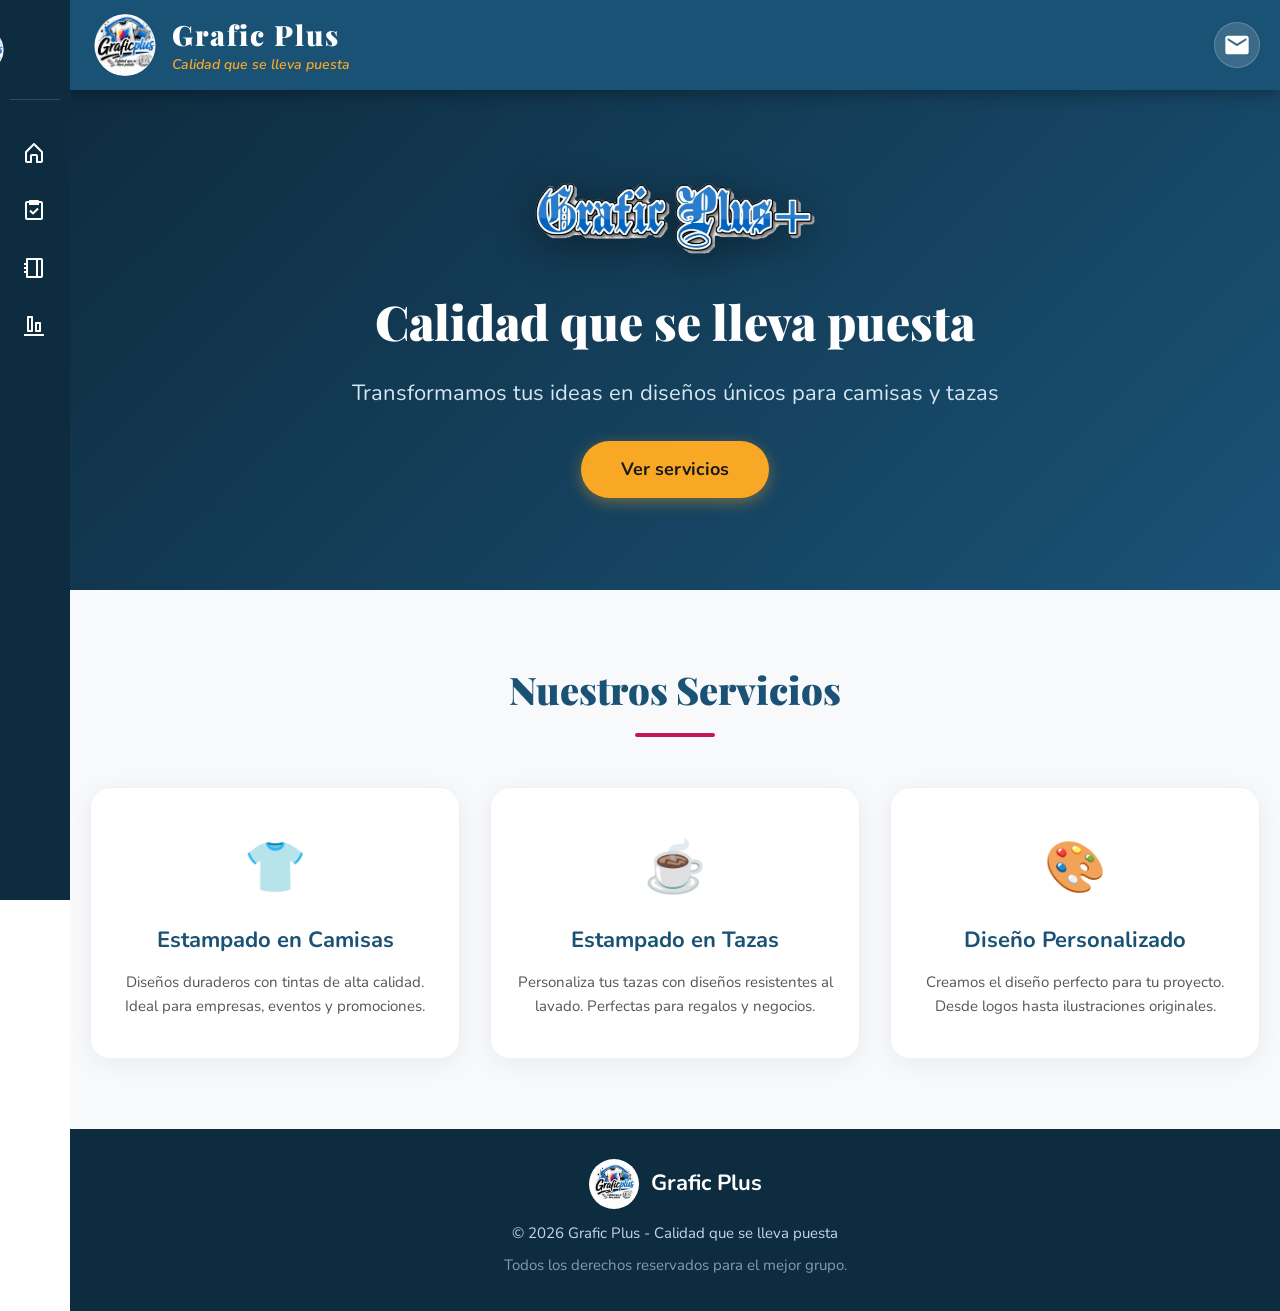
==== commit 65caf604: "refactor: remove contact from hero sections, add header contact icon link across all pages, left-ali" ====
--- a/index.html
+++ b/index.html
@@ -85,6 +85,11 @@
                     <span class="lema">Calidad que se lleva puesta</span>
                 </div>
             </div>
+            <a href="index4.html" class="header-contacto-link" aria-label="Contacto" title="Contacto">
+                <svg xmlns="http://www.w3.org/2000/svg" width="28" height="28" fill="currentColor" viewBox="0 0 24 24">
+                    <path d="M20 4H4c-1.1 0-1.99.9-1.99 2L2 18c0 1.1.9 2 2 2h16c1.1 0 2-.9 2-2V6c0-1.1-.9-2-2-2zm0 4l-8 5-8-5V6l8 5 8-5v2z"></path>
+                </svg>
+            </a>
         </div>
     </header>
 
@@ -95,26 +100,6 @@
             <h2>Calidad que se lleva puesta</h2>
             <p>Transformamos tus ideas en diseños únicos para camisas y tazas</p>
             <a href="#servicios" class="btn-hero">Ver servicios</a>
-
-            <div class="hero-contacto-block">
-                <div class="hero-contacto-info">
-                    <h3>Contacto</h3>
-                    <p class="contacto-telefono">📞 +504 9828-3026</p>
-                    <div class="redes-sociales-links">
-                        <a href="https://www.instagram.com/graf.icplus?igsh=MTR6N2I3aXA2bnV3dQ==" target="_blank" rel="noopener" class="red-social">
-                            <img src="imagenes/Logos/IG.png" alt="Instagram" class="logo-red-social">
-                            Instagram
-                        </a>
-                        <a href="https://wa.me/50498283026" target="_blank" rel="noopener" class="red-social">
-                            <img src="imagenes/Logos/Whats.png" alt="WhatsApp" class="logo-red-social">
-                            WhatsApp
-                        </a>
-                    </div>
-                </div>
-                <div class="hero-contacto-img">
-                    <img src="imagenes/Contacto.jpg" alt="Contacto Grafic Plus" class="contacto-imagen">
-                </div>
-            </div>
         </div>
     </section>
 
--- a/estilos.css
+++ b/estilos.css
@@ -48,6 +48,24 @@
     justify-content: space-between;
     align-items: center;
     flex-wrap: wrap;
+}
+
+.header-contacto-link {
+    color: var(--blanco);
+    display: flex;
+    align-items: center;
+    justify-content: center;
+    padding: 8px;
+    border-radius: 50%;
+    background: rgba(255, 255, 255, 0.15);
+    transition: all 0.3s ease;
+    border: 1px solid rgba(255, 255, 255, 0.2);
+}
+
+.header-contacto-link:hover {
+    background: var(--amarillo);
+    color: var(--negro);
+    transform: scale(1.1);
 }
 
 .logo {
@@ -153,85 +171,6 @@
     background: #fbc02d;
 }
 
-/* ===== HERO CONTACTO BLOCK ===== */
-.hero-contacto-block {
-    margin-top: 40px;
-    padding-top: 30px;
-    border-top: 1px solid rgba(255, 255, 255, 0.2);
-    display: flex;
-    align-items: center;
-    justify-content: center;
-    gap: 30px;
-    flex-wrap: wrap;
-}
-
-.hero-contacto-info {
-    text-align: center;
-    display: flex;
-    flex-direction: column;
-    align-items: center;
-    gap: 12px;
-}
-
-.hero-contacto-info h3 {
-    font-family: 'Playfair Display', serif;
-    font-size: 26px;
-    color: var(--amarillo);
-}
-
-.contacto-telefono {
-    font-size: 18px;
-    font-weight: 700;
-    color: #ffffff;
-}
-
-.redes-sociales-links {
-    display: flex;
-    gap: 15px;
-    justify-content: center;
-    align-items: center;
-    flex-wrap: wrap;
-}
-
-.red-social {
-    display: inline-flex;
-    align-items: center;
-    gap: 8px;
-    background: rgba(255, 255, 255, 0.15);
-    color: var(--blanco);
-    padding: 8px 18px;
-    border-radius: 30px;
-    font-weight: 600;
-    font-size: 15px;
-    transition: all 0.3s ease;
-    backdrop-filter: blur(4px);
-    border: 1px solid rgba(255, 255, 255, 0.2);
-}
-
-.red-social:hover {
-    background: var(--amarillo);
-    color: var(--negro);
-    transform: translateY(-2px);
-}
-
-.logo-red-social {
-    width: 28px;
-    height: 28px;
-    object-fit: contain;
-    vertical-align: middle;
-}
-
-.hero-contacto-img {
-    max-width: 220px;
-}
-
-.contacto-imagen {
-    width: 100%;
-    max-width: 220px;
-    border-radius: 15px;
-    box-shadow: 0 5px 20px rgba(0,0,0,0.3);
-    object-fit: cover;
-}
 
 /* ===== TÍTULO SECCIÓN (general) ===== */
 .titulo-seccion {
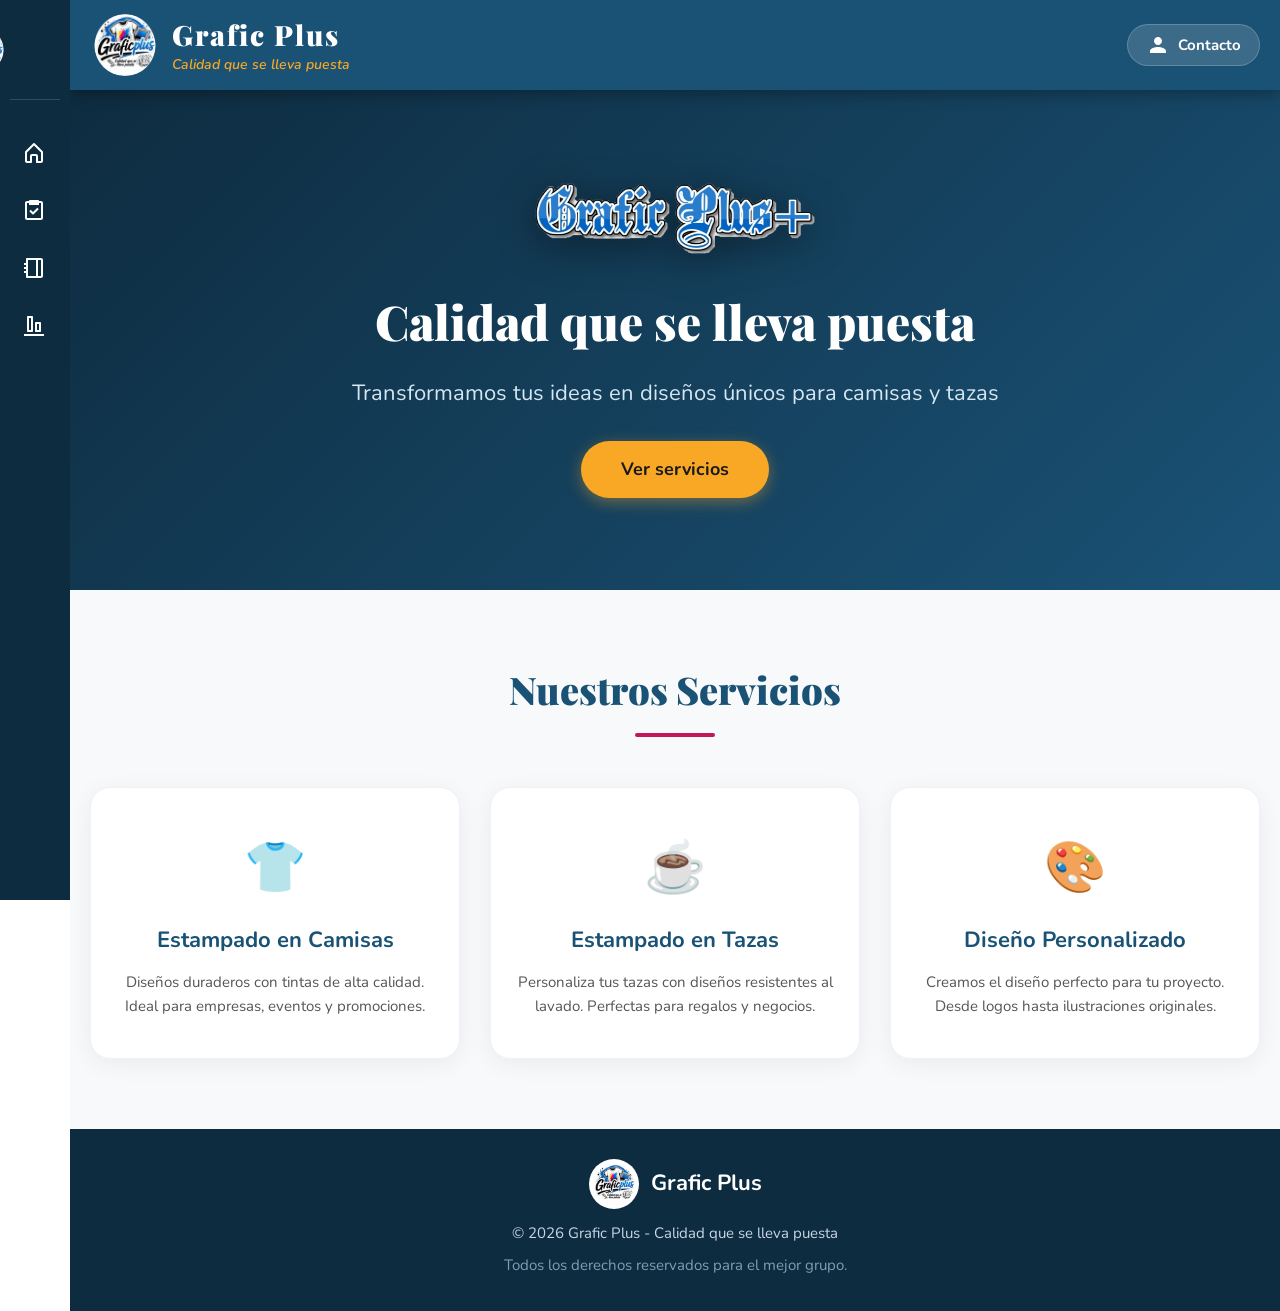
==== commit 37b0aed4: "Add contact link icon to header and remove hero contact blocks - Added header contact link to index." ====
--- a/index.html
+++ b/index.html
@@ -85,10 +85,11 @@
                     <span class="lema">Calidad que se lleva puesta</span>
                 </div>
             </div>
-            <a href="index4.html" class="header-contacto-link" aria-label="Contacto" title="Contacto">
-                <svg xmlns="http://www.w3.org/2000/svg" width="28" height="28" fill="currentColor" viewBox="0 0 24 24">
-                    <path d="M20 4H4c-1.1 0-1.99.9-1.99 2L2 18c0 1.1.9 2 2 2h16c1.1 0 2-.9 2-2V6c0-1.1-.9-2-2-2zm0 4l-8 5-8-5V6l8 5 8-5v2z"></path>
+            <a href="index4.html" class="header-contacto-link" title="Contacto">
+                <svg xmlns="http://www.w3.org/2000/svg" width="24" height="24" fill="currentColor" viewBox="0 0 24 24">
+                    <path d="M12 12c2.21 0 4-1.79 4-4s-1.79-4-4-4-4 1.79-4 4 1.79 4 4 4zm0 2c-2.67 0-8 1.34-8 4v2h16v-2c0-2.66-5.33-4-8-4z"/>
                 </svg>
+                <span>Contacto</span>
             </a>
         </div>
     </header>
--- a/estilos.css
+++ b/estilos.css
@@ -50,24 +50,6 @@
     flex-wrap: wrap;
 }
 
-.header-contacto-link {
-    color: var(--blanco);
-    display: flex;
-    align-items: center;
-    justify-content: center;
-    padding: 8px;
-    border-radius: 50%;
-    background: rgba(255, 255, 255, 0.15);
-    transition: all 0.3s ease;
-    border: 1px solid rgba(255, 255, 255, 0.2);
-}
-
-.header-contacto-link:hover {
-    background: var(--amarillo);
-    color: var(--negro);
-    transform: scale(1.1);
-}
-
 .logo {
     display: flex;
     align-items: center;
@@ -94,6 +76,30 @@
     display: block;
     margin-top: -4px;
     font-style: italic;
+}
+
+.header-contacto-link {
+    display: flex;
+    align-items: center;
+    gap: 8px;
+    color: var(--blanco);
+    background-color: rgba(255, 255, 255, 0.15);
+    padding: 8px 18px;
+    border-radius: 30px;
+    font-weight: 700;
+    font-size: 15px;
+    transition: all 0.3s ease;
+    border: 1px solid rgba(255, 255, 255, 0.2);
+}
+
+.header-contacto-link:hover {
+    background-color: var(--amarillo);
+    color: var(--negro);
+    transform: scale(1.05);
+}
+
+.header-contacto-link svg {
+    flex-shrink: 0;
 }
 
 .navegacion ul {
@@ -171,6 +177,85 @@
     background: #fbc02d;
 }
 
+/* ===== HERO CONTACTO BLOCK ===== */
+.hero-contacto-block {
+    margin-top: 40px;
+    padding-top: 30px;
+    border-top: 1px solid rgba(255, 255, 255, 0.2);
+    display: flex;
+    align-items: center;
+    justify-content: center;
+    gap: 30px;
+    flex-wrap: wrap;
+}
+
+.hero-contacto-info {
+    text-align: center;
+    display: flex;
+    flex-direction: column;
+    align-items: center;
+    gap: 12px;
+}
+
+.hero-contacto-info h3 {
+    font-family: 'Playfair Display', serif;
+    font-size: 26px;
+    color: var(--amarillo);
+}
+
+.contacto-telefono {
+    font-size: 18px;
+    font-weight: 700;
+    color: #ffffff;
+}
+
+.redes-sociales-links {
+    display: flex;
+    gap: 15px;
+    justify-content: center;
+    align-items: center;
+    flex-wrap: wrap;
+}
+
+.red-social {
+    display: inline-flex;
+    align-items: center;
+    gap: 8px;
+    background: rgba(255, 255, 255, 0.15);
+    color: var(--blanco);
+    padding: 8px 18px;
+    border-radius: 30px;
+    font-weight: 600;
+    font-size: 15px;
+    transition: all 0.3s ease;
+    backdrop-filter: blur(4px);
+    border: 1px solid rgba(255, 255, 255, 0.2);
+}
+
+.red-social:hover {
+    background: var(--amarillo);
+    color: var(--negro);
+    transform: translateY(-2px);
+}
+
+.logo-red-social {
+    width: 28px;
+    height: 28px;
+    object-fit: contain;
+    vertical-align: middle;
+}
+
+.hero-contacto-img {
+    max-width: 220px;
+}
+
+.contacto-imagen {
+    width: 100%;
+    max-width: 220px;
+    border-radius: 15px;
+    box-shadow: 0 5px 20px rgba(0,0,0,0.3);
+    object-fit: cover;
+}
 
 /* ===== TÍTULO SECCIÓN (general) ===== */
 .titulo-seccion {
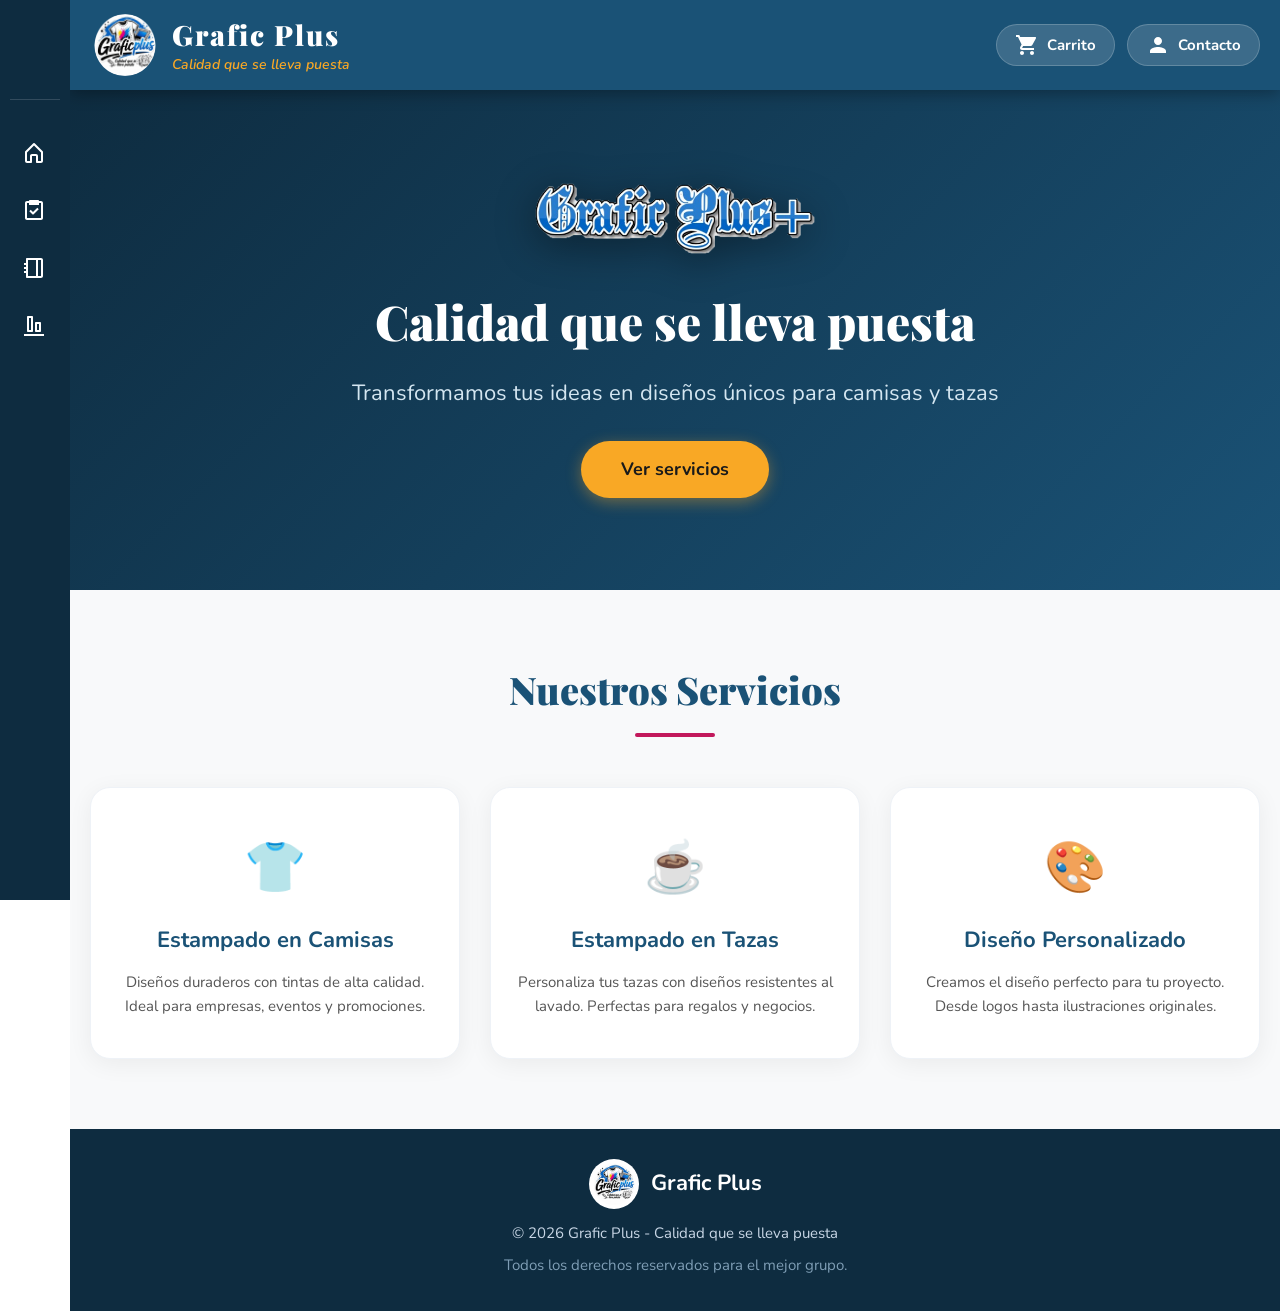
==== commit a5c889bf: "Ocultar logo en sidebar colapsado, agrupar botones del header y actualizar diseño del carrusel - Ocu" ====
--- a/index.html
+++ b/index.html
@@ -85,12 +85,20 @@
                     <span class="lema">Calidad que se lleva puesta</span>
                 </div>
             </div>
-            <a href="index4.html" class="header-contacto-link" title="Contacto">
-                <svg xmlns="http://www.w3.org/2000/svg" width="24" height="24" fill="currentColor" viewBox="0 0 24 24">
-                    <path d="M12 12c2.21 0 4-1.79 4-4s-1.79-4-4-4-4 1.79-4 4 1.79 4 4 4zm0 2c-2.67 0-8 1.34-8 4v2h16v-2c0-2.66-5.33-4-8-4z"/>
-                </svg>
-                <span>Contacto</span>
-            </a>
+            <div class="header-acciones">
+                <a href="index2.html#productos" class="header-contacto-link" title="Carrito">
+                    <svg xmlns="http://www.w3.org/2000/svg" width="24" height="24" fill="currentColor" viewBox="0 0 24 24">
+                        <path d="M7 18c-1.1 0-1.99.9-1.99 2S5.9 22 7 22s2-.9 2-2-.9-2-2-2zM1 2v2h2l3.6 7.59-1.35 2.45c-.16.28-.25.61-.25.96 0 1.1.9 2 2 2h12v-2H7.42c-.14 0-.25-.11-.25-.25l.03-.12.9-1.63h7.45c.75 0 1.41-.41 1.75-1.03l3.58-6.49A1.003 1.003 0 0 0 20 4H5.21l-.94-2H1zm16 16c-1.1 0-1.99.9-1.99 2s.89 2 1.99 2 2-.9 2-2-.9-2-2-2z"/>
+                    </svg>
+                    <span>Carrito</span>
+                </a>
+                <a href="index4.html" class="header-contacto-link" title="Contacto">
+                    <svg xmlns="http://www.w3.org/2000/svg" width="24" height="24" fill="currentColor" viewBox="0 0 24 24">
+                        <path d="M12 12c2.21 0 4-1.79 4-4s-1.79-4-4-4-4 1.79-4 4 1.79 4 4 4zm0 2c-2.67 0-8 1.34-8 4v2h16v-2c0-2.66-5.33-4-8-4z"/>
+                    </svg>
+                    <span>Contacto</span>
+                </a>
+            </div>
         </div>
     </header>
 
--- a/estilos.css
+++ b/estilos.css
@@ -76,6 +76,12 @@
     display: block;
     margin-top: -4px;
     font-style: italic;
+}
+
+.header-acciones {
+    display: flex;
+    align-items: center;
+    gap: 12px;
 }
 
 .header-contacto-link {
@@ -406,6 +412,12 @@
     height: 45px;
     border-radius: 50%;
     flex-shrink: 0;
+    transition: opacity 0.2s ease, visibility 0.2s ease;
+}
+
+.sidebar:not(:hover) .sidebar__icon--logo {
+    opacity: 0;
+    visibility: hidden;
 }
 
 .sidebar__element a {
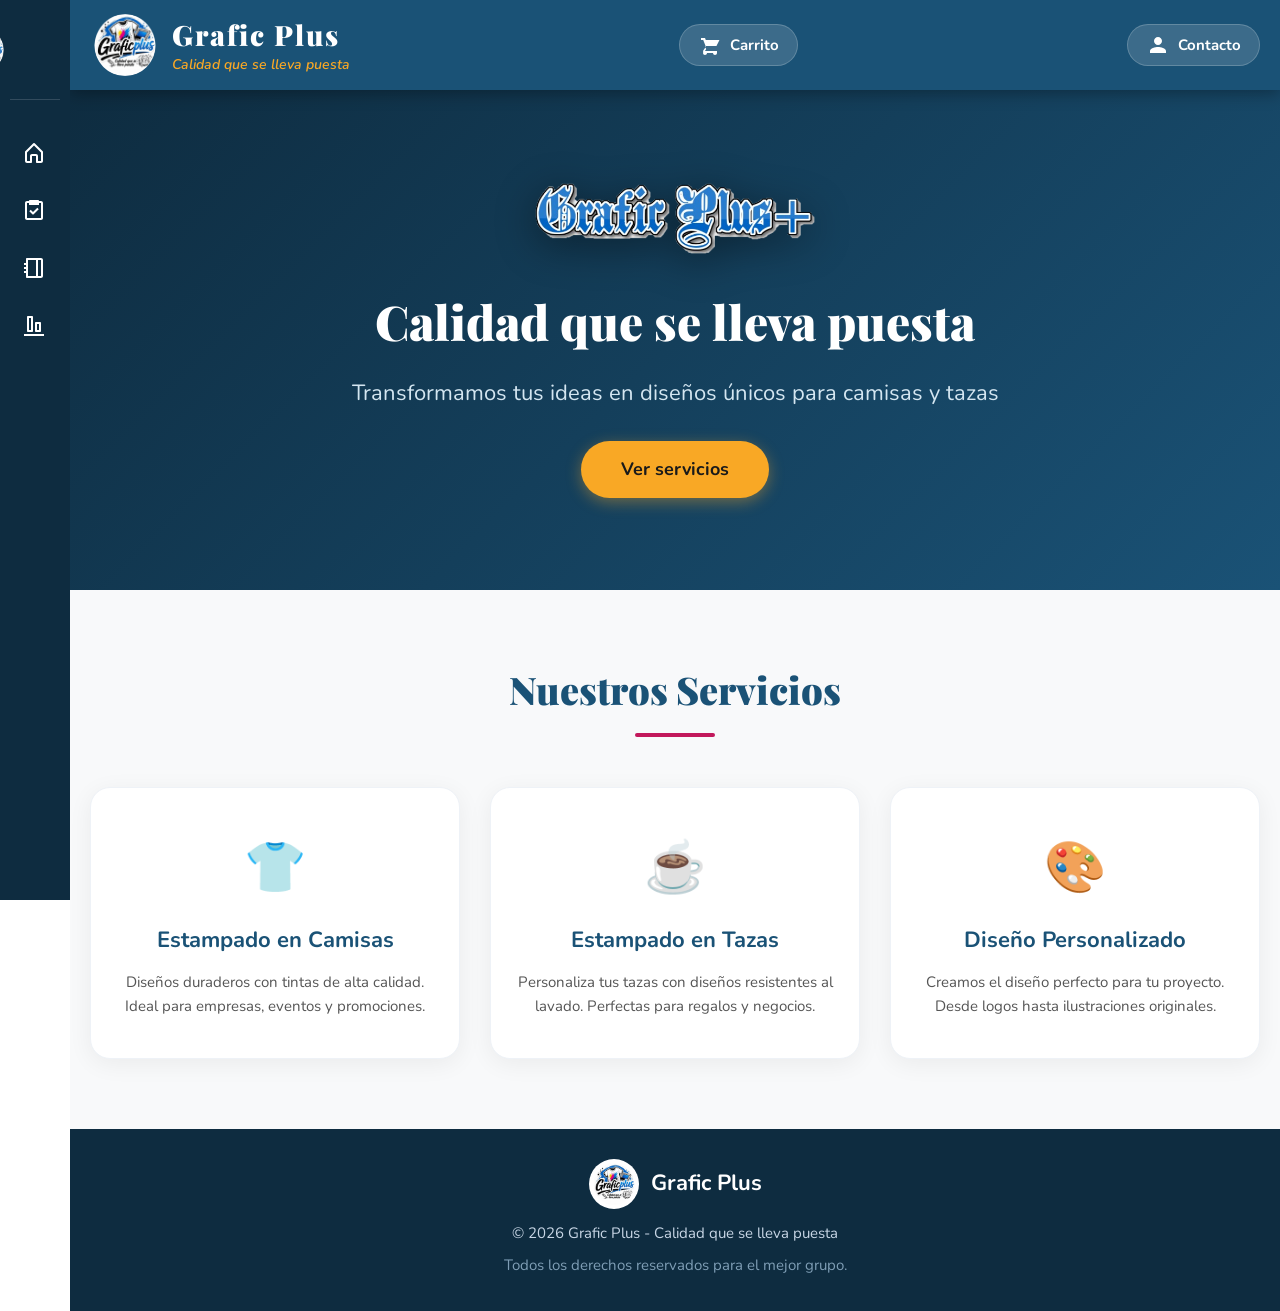
==== commit fd4d4187: "55" ====
--- a/index.html
+++ b/index.html
@@ -85,21 +85,23 @@
                     <span class="lema">Calidad que se lleva puesta</span>
                 </div>
             </div>
-            <div class="header-acciones">
-                <a href="index2.html#productos" class="header-contacto-link" title="Carrito">
-                    <svg xmlns="http://www.w3.org/2000/svg" width="24" height="24" fill="currentColor" viewBox="0 0 24 24">
-                        <path d="M7 18c-1.1 0-1.99.9-1.99 2S5.9 22 7 22s2-.9 2-2-.9-2-2-2zM1 2v2h2l3.6 7.59-1.35 2.45c-.16.28-.25.61-.25.96 0 1.1.9 2 2 2h12v-2H7.42c-.14 0-.25-.11-.25-.25l.03-.12.9-1.63h7.45c.75 0 1.41-.41 1.75-1.03l3.58-6.49A1.003 1.003 0 0 0 20 4H5.21l-.94-2H1zm16 16c-1.1 0-1.99.9-1.99 2s.89 2 1.99 2 2-.9 2-2-.9-2-2-2z"/>
-                    </svg>
-                    <span>Carrito</span>
-                </a>
-                <a href="index4.html" class="header-contacto-link" title="Contacto">
-                    <svg xmlns="http://www.w3.org/2000/svg" width="24" height="24" fill="currentColor" viewBox="0 0 24 24">
-                        <path d="M12 12c2.21 0 4-1.79 4-4s-1.79-4-4-4-4 1.79-4 4 1.79 4 4 4zm0 2c-2.67 0-8 1.34-8 4v2h16v-2c0-2.66-5.33-4-8-4z"/>
-                    </svg>
-                    <span>Contacto</span>
-                </a>
-            </div>
+
+         <a href="index5.html" class="header-contacto-link" title="Carrito de compras">
+              <svg xmlns="http://www.w3.org/2000/svg" width="24" height="24" fill="currentColor" viewBox="0 0 24 24">
+                    <path d="M7 18c-1.1 0-2 .9-2 2s.9 2 2 2 2-.9 2-2-.9-2-2-2zm10 0c-1.1 0-2 .9-2 2s.9 2 2 2 2-.9 2-2-.9-2-2-2zM7.07 13.9l.01-.02.47-.85L15 13h3.47l3.01-6H7.78l-.76-2H3v2h2.22l2.67 6.84L5.25 17.48C4.59 18.76 5.53 20 7 20h12v-2H7l1.2-2.1z"/>
+              </svg>
+              <span>Carrito</span>
+              <span class="carrito-contador" id="carrito-contador-header">0</span>
+           </a>
+
+            <a href="index4.html" class="header-contacto-link" title="Contacto">
+                <svg xmlns="http://www.w3.org/2000/svg" width="24" height="24" fill="currentColor" viewBox="0 0 24 24">
+                    <path d="M12 12c2.21 0 4-1.79 4-4s-1.79-4-4-4-4 1.79-4 4 1.79 4 4 4zm0 2c-2.67 0-8 1.34-8 4v2h16v-2c0-2.66-5.33-4-8-4z"/>
+                </svg>
+                <span>Contacto</span>
+            </a>
         </div>
+
     </header>
 
     <!-- ===== HERO ===== -->
@@ -146,5 +148,8 @@
         </div>
     </footer>
 
+
+    <script src="carrito.js"></script>
+
 </body>
 </html>
--- a/estilos.css
+++ b/estilos.css
@@ -76,12 +76,6 @@
     display: block;
     margin-top: -4px;
     font-style: italic;
-}
-
-.header-acciones {
-    display: flex;
-    align-items: center;
-    gap: 12px;
 }
 
 .header-contacto-link {
@@ -412,12 +406,6 @@
     height: 45px;
     border-radius: 50%;
     flex-shrink: 0;
-    transition: opacity 0.2s ease, visibility 0.2s ease;
-}
-
-.sidebar:not(:hover) .sidebar__icon--logo {
-    opacity: 0;
-    visibility: hidden;
 }
 
 .sidebar__element a {
@@ -514,4 +502,26 @@
     .tarjetas-servicios {
         grid-template-columns: 1fr;
     }
+}
+
+/* ===== CONTADOR DEL CARRITO ===== */
+.carrito-contador {
+    position: absolute;
+    top: -8px;
+    right: -8px;
+    background-color: var(--magenta);
+    color: white;
+    font-size: 12px;
+    font-weight: 700;
+    width: 22px;
+    height: 22px;
+    border-radius: 50%;
+    display: none;
+    align-items: center;
+    justify-content: center;
+    border: 2px solid white;
+}
+
+.header-contacto-link {
+    position: relative;
 }
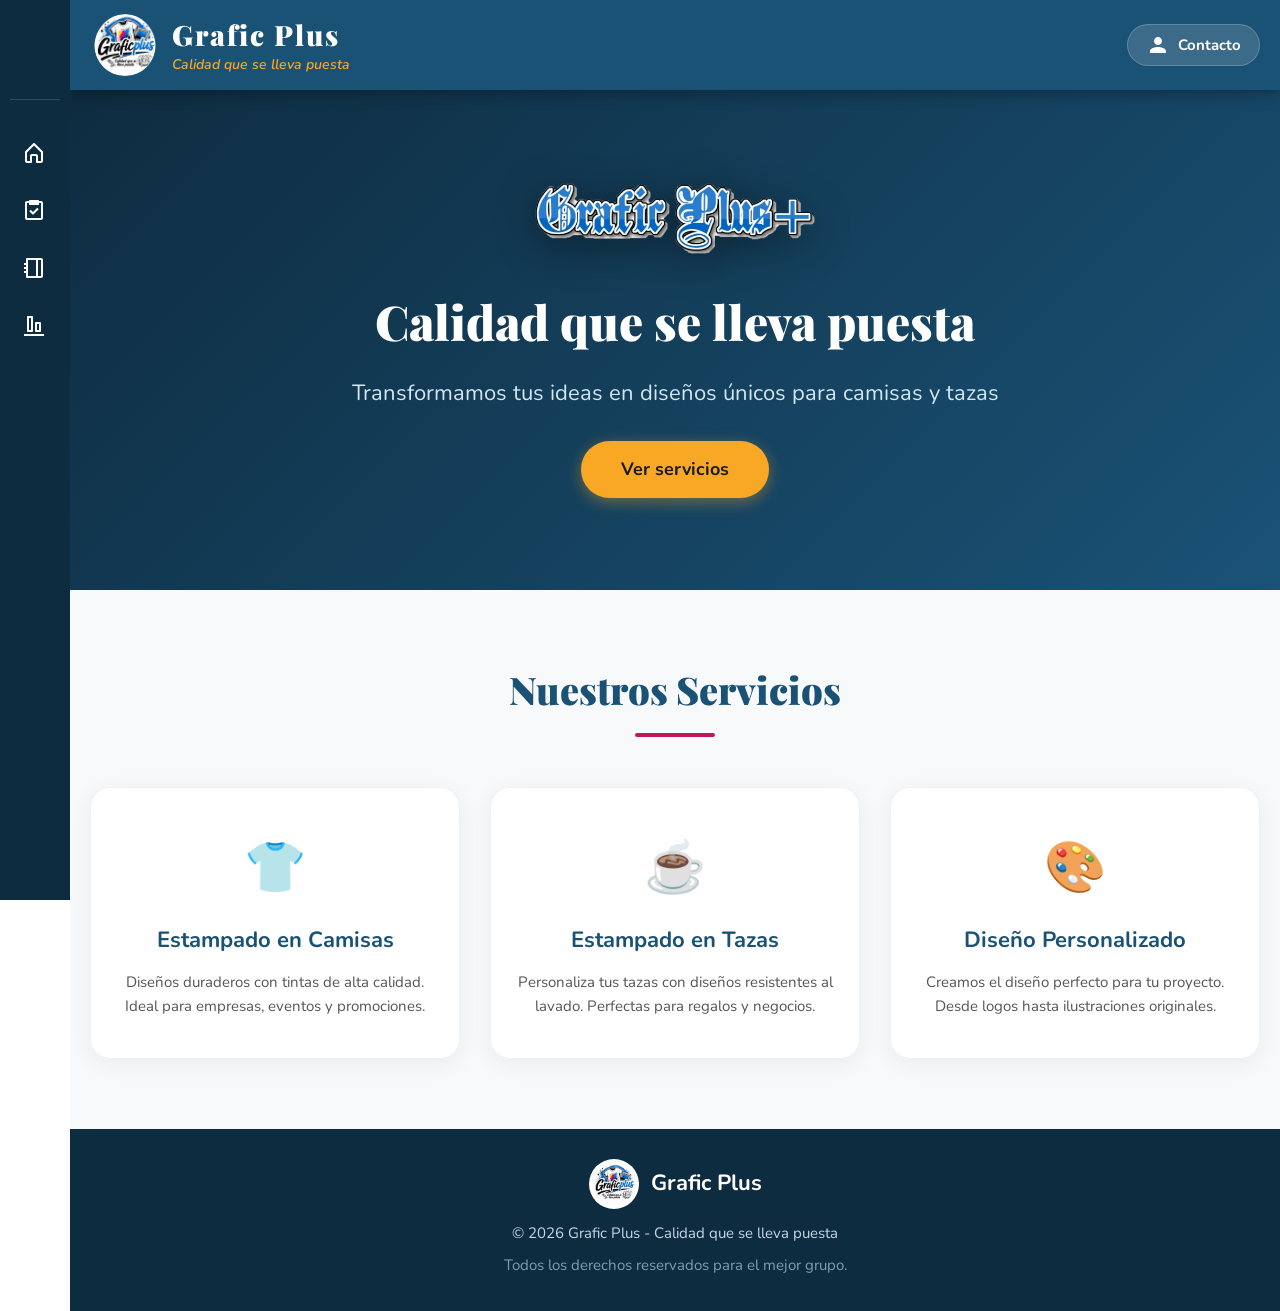
==== commit 16cbfb27: "77" ====
--- a/index.html
+++ b/index.html
@@ -85,15 +85,6 @@
                     <span class="lema">Calidad que se lleva puesta</span>
                 </div>
             </div>
-
-         <a href="index5.html" class="header-contacto-link" title="Carrito de compras">
-              <svg xmlns="http://www.w3.org/2000/svg" width="24" height="24" fill="currentColor" viewBox="0 0 24 24">
-                    <path d="M7 18c-1.1 0-2 .9-2 2s.9 2 2 2 2-.9 2-2-.9-2-2-2zm10 0c-1.1 0-2 .9-2 2s.9 2 2 2 2-.9 2-2-.9-2-2-2zM7.07 13.9l.01-.02.47-.85L15 13h3.47l3.01-6H7.78l-.76-2H3v2h2.22l2.67 6.84L5.25 17.48C4.59 18.76 5.53 20 7 20h12v-2H7l1.2-2.1z"/>
-              </svg>
-              <span>Carrito</span>
-              <span class="carrito-contador" id="carrito-contador-header">0</span>
-           </a>
-
             <a href="index4.html" class="header-contacto-link" title="Contacto">
                 <svg xmlns="http://www.w3.org/2000/svg" width="24" height="24" fill="currentColor" viewBox="0 0 24 24">
                     <path d="M12 12c2.21 0 4-1.79 4-4s-1.79-4-4-4-4 1.79-4 4 1.79 4 4 4zm0 2c-2.67 0-8 1.34-8 4v2h16v-2c0-2.66-5.33-4-8-4z"/>
--- a/estilos.css
+++ b/estilos.css
@@ -76,6 +76,12 @@
     display: block;
     margin-top: -4px;
     font-style: italic;
+}
+
+.header-acciones {
+    display: flex;
+    align-items: center;
+    gap: 12px;
 }
 
 .header-contacto-link {
@@ -406,6 +412,12 @@
     height: 45px;
     border-radius: 50%;
     flex-shrink: 0;
+    transition: opacity 0.2s ease, visibility 0.2s ease;
+}
+
+.sidebar:not(:hover) .sidebar__icon--logo {
+    opacity: 0;
+    visibility: hidden;
 }
 
 .sidebar__element a {
